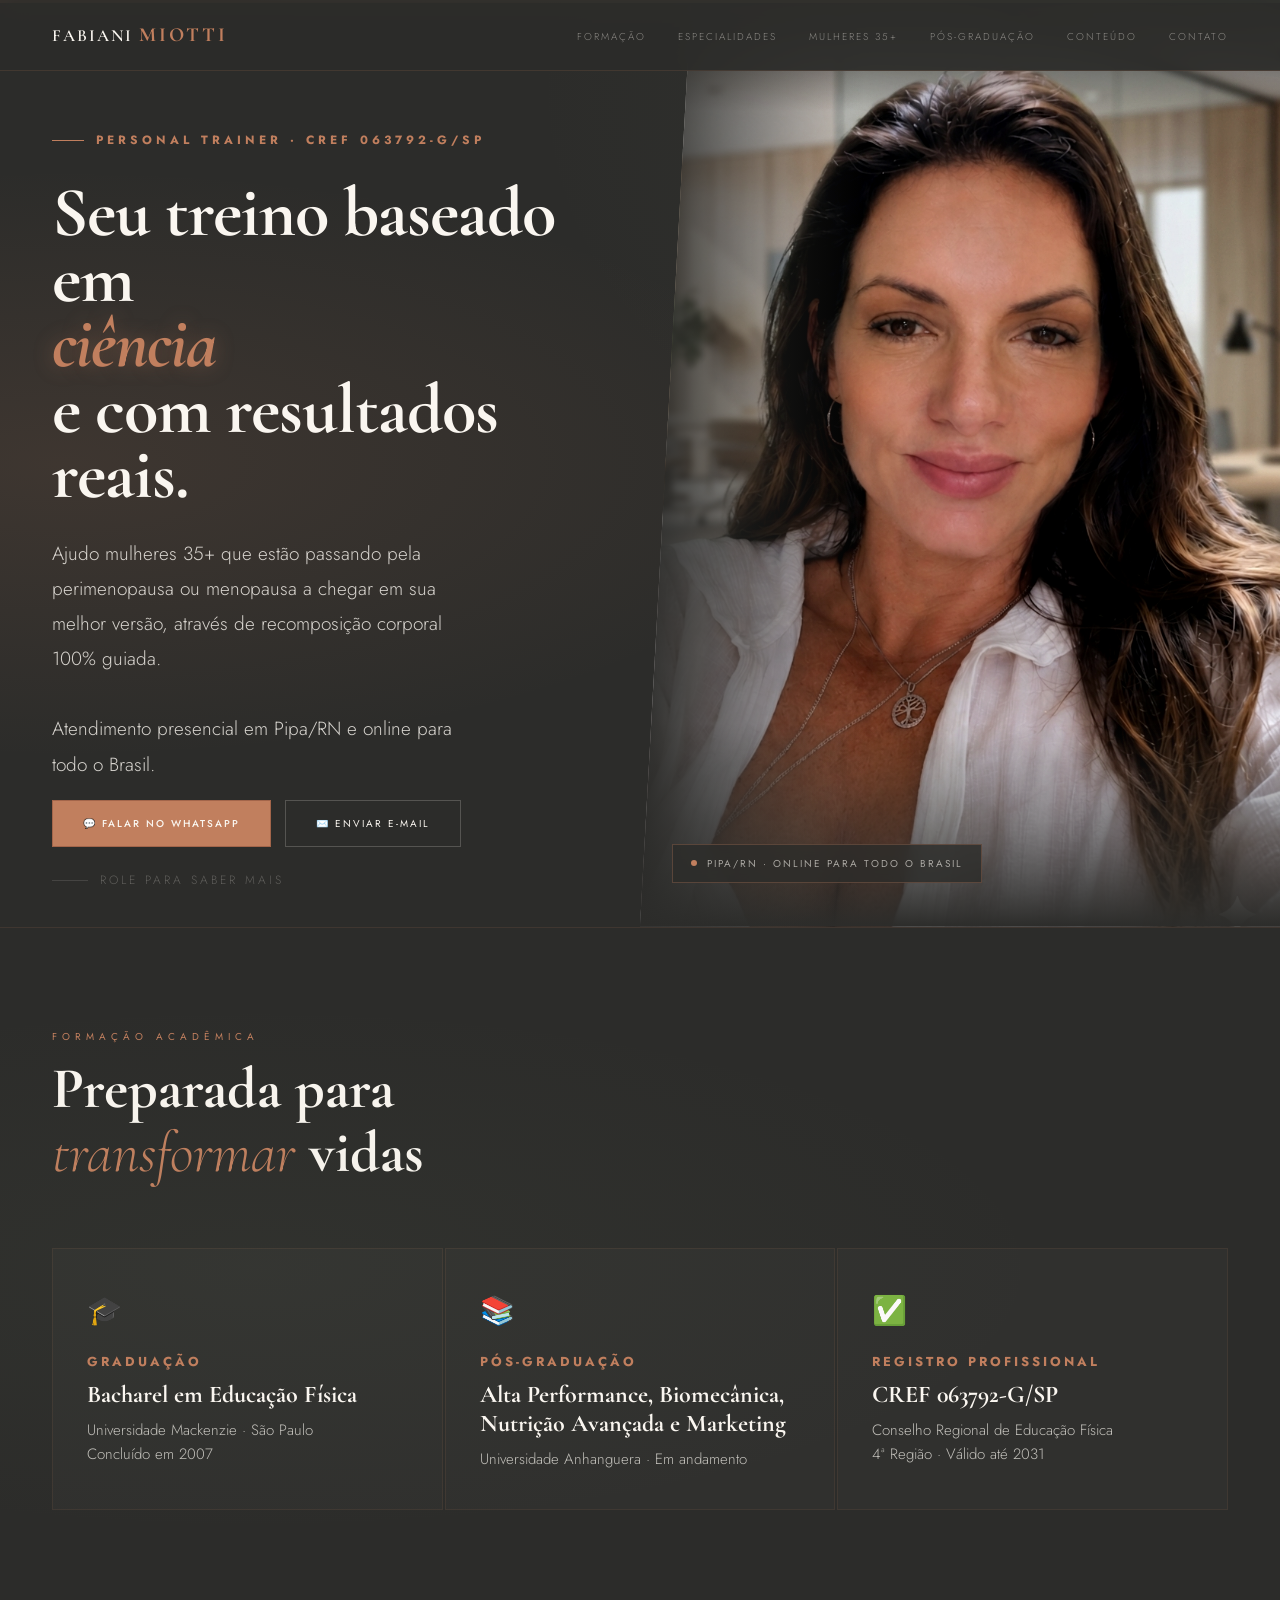
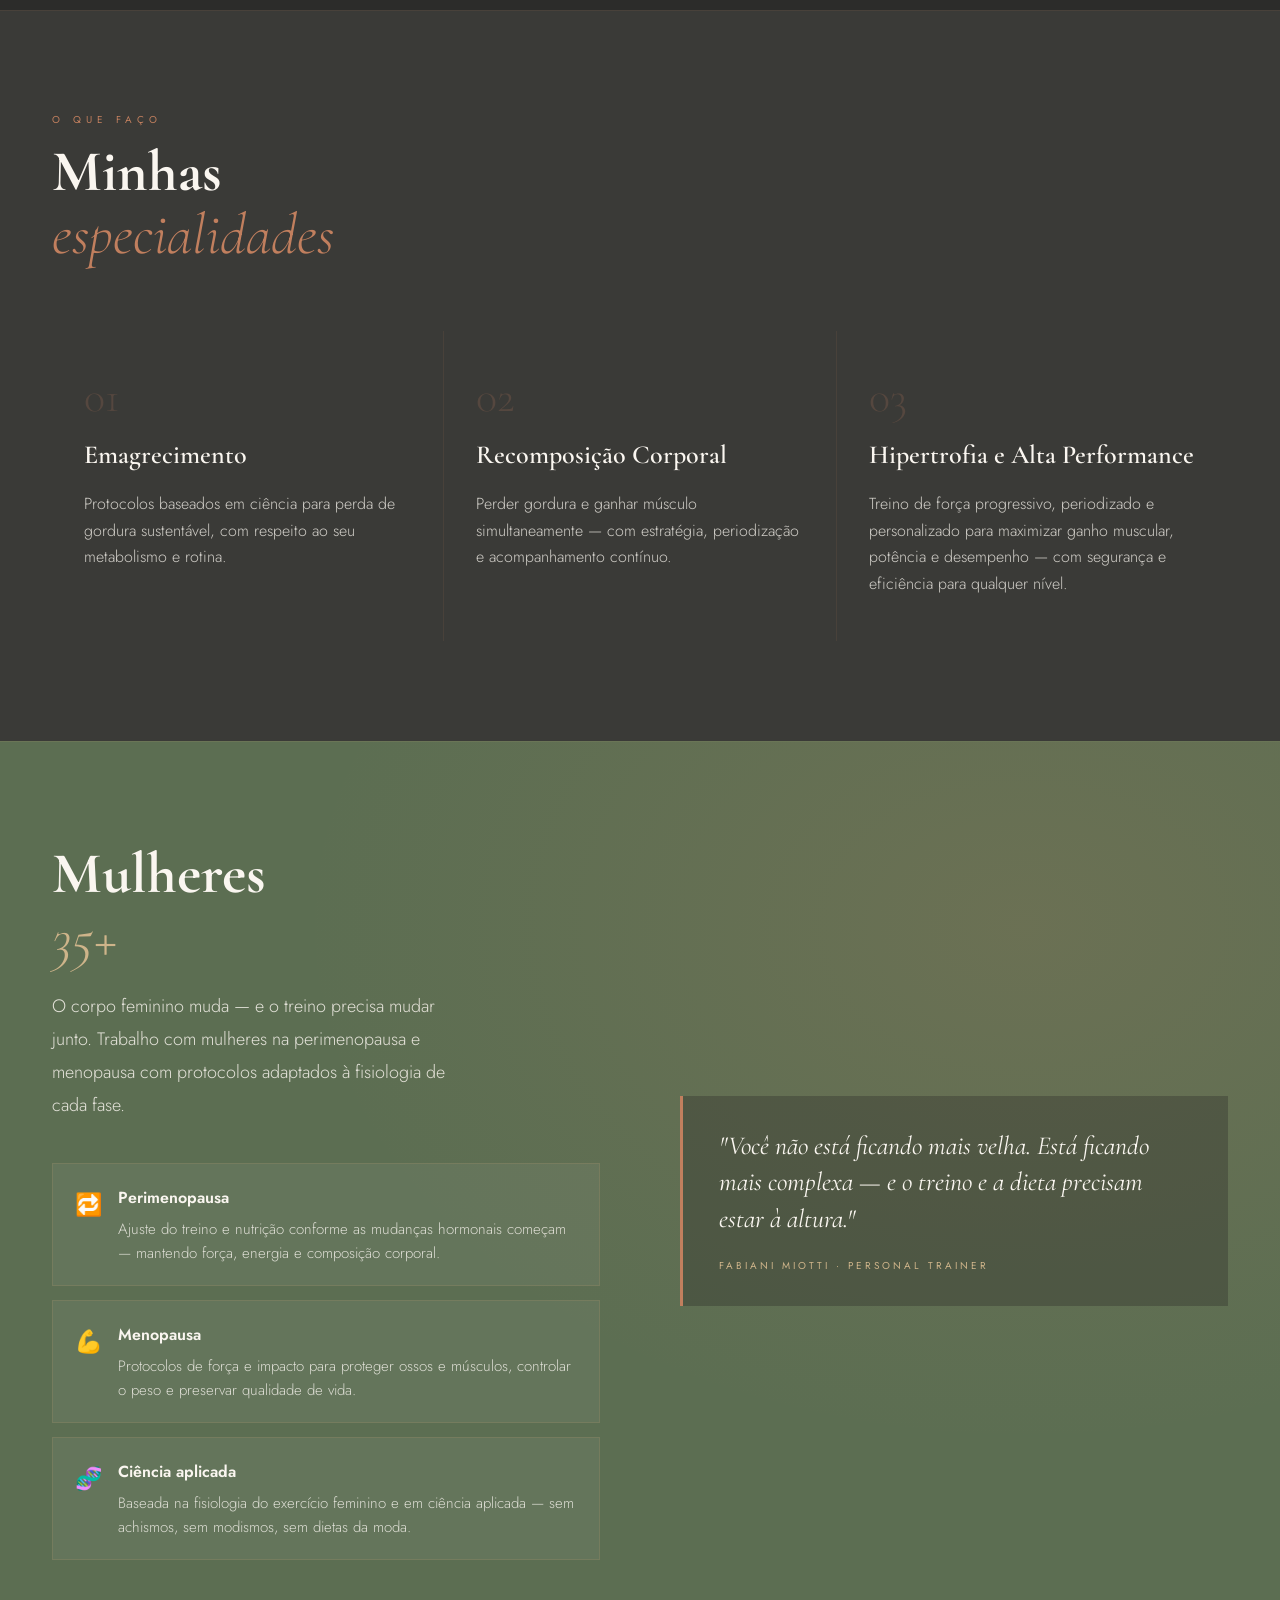
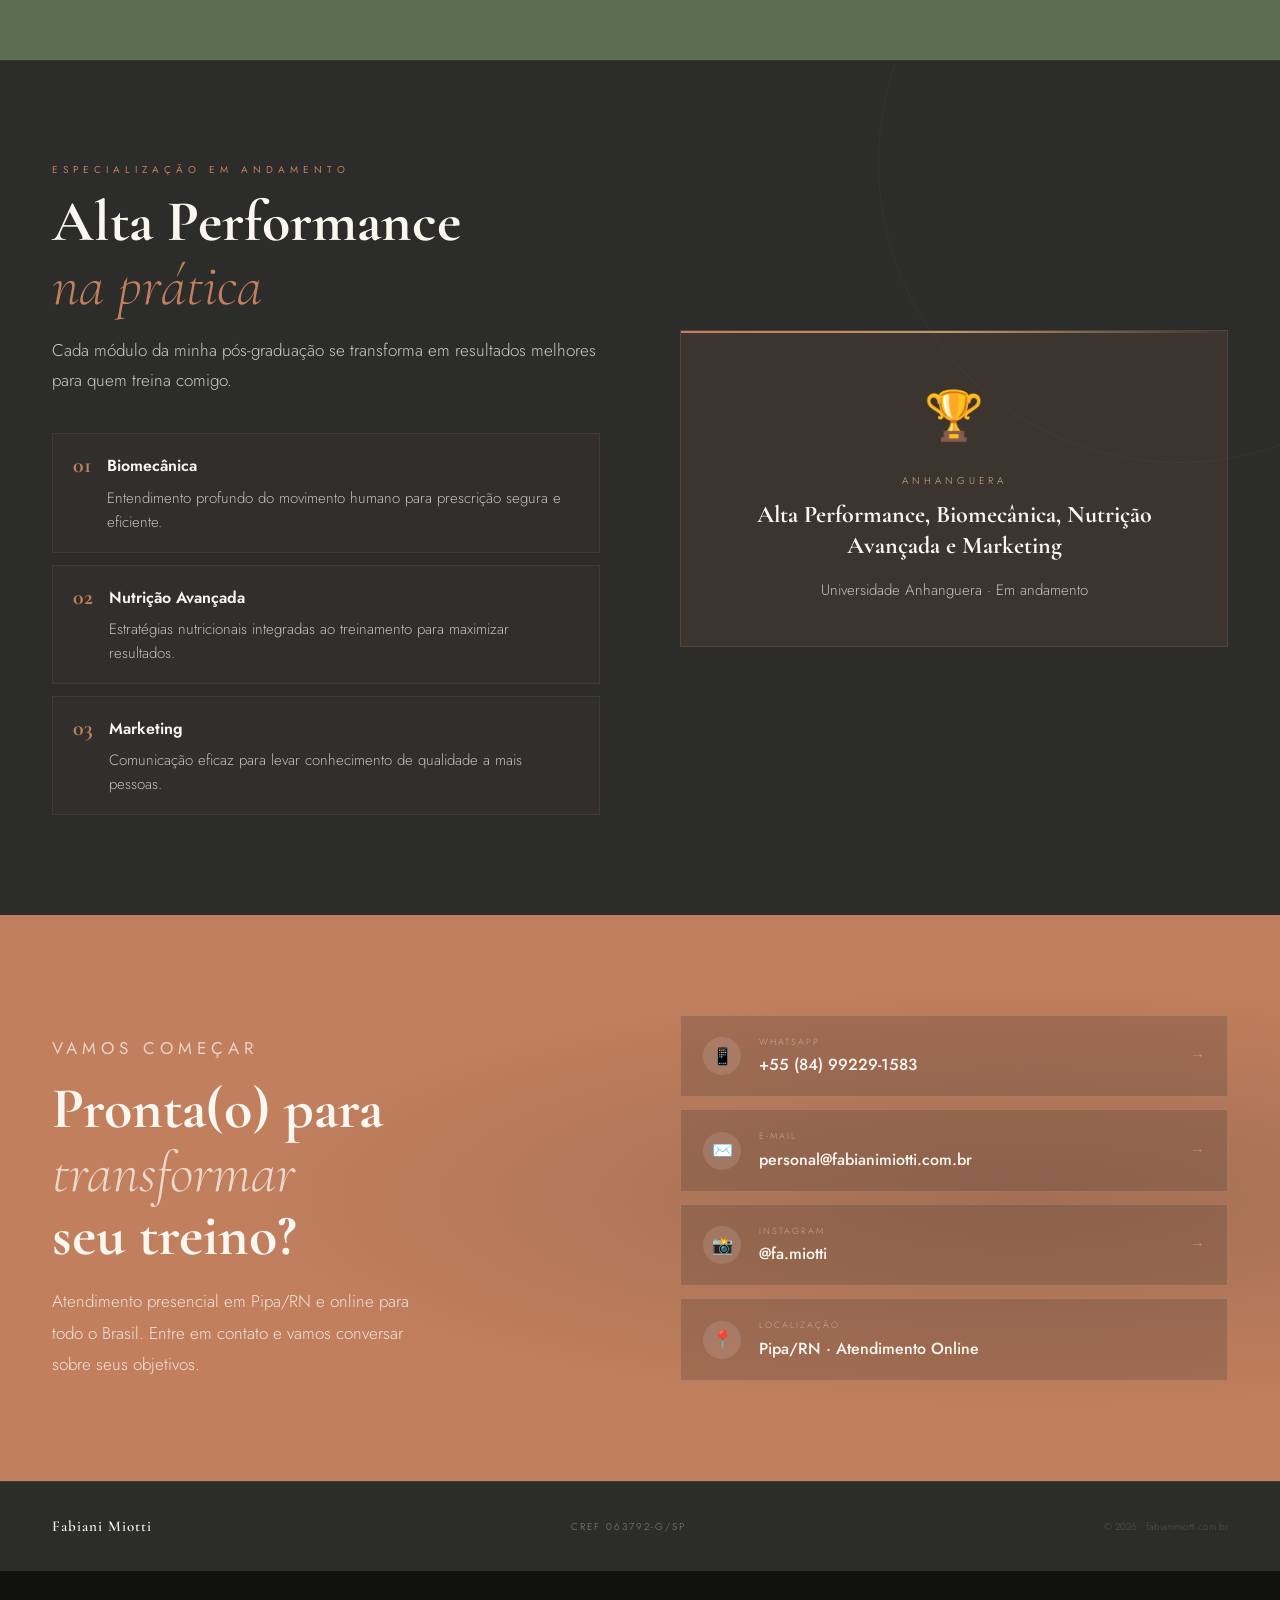
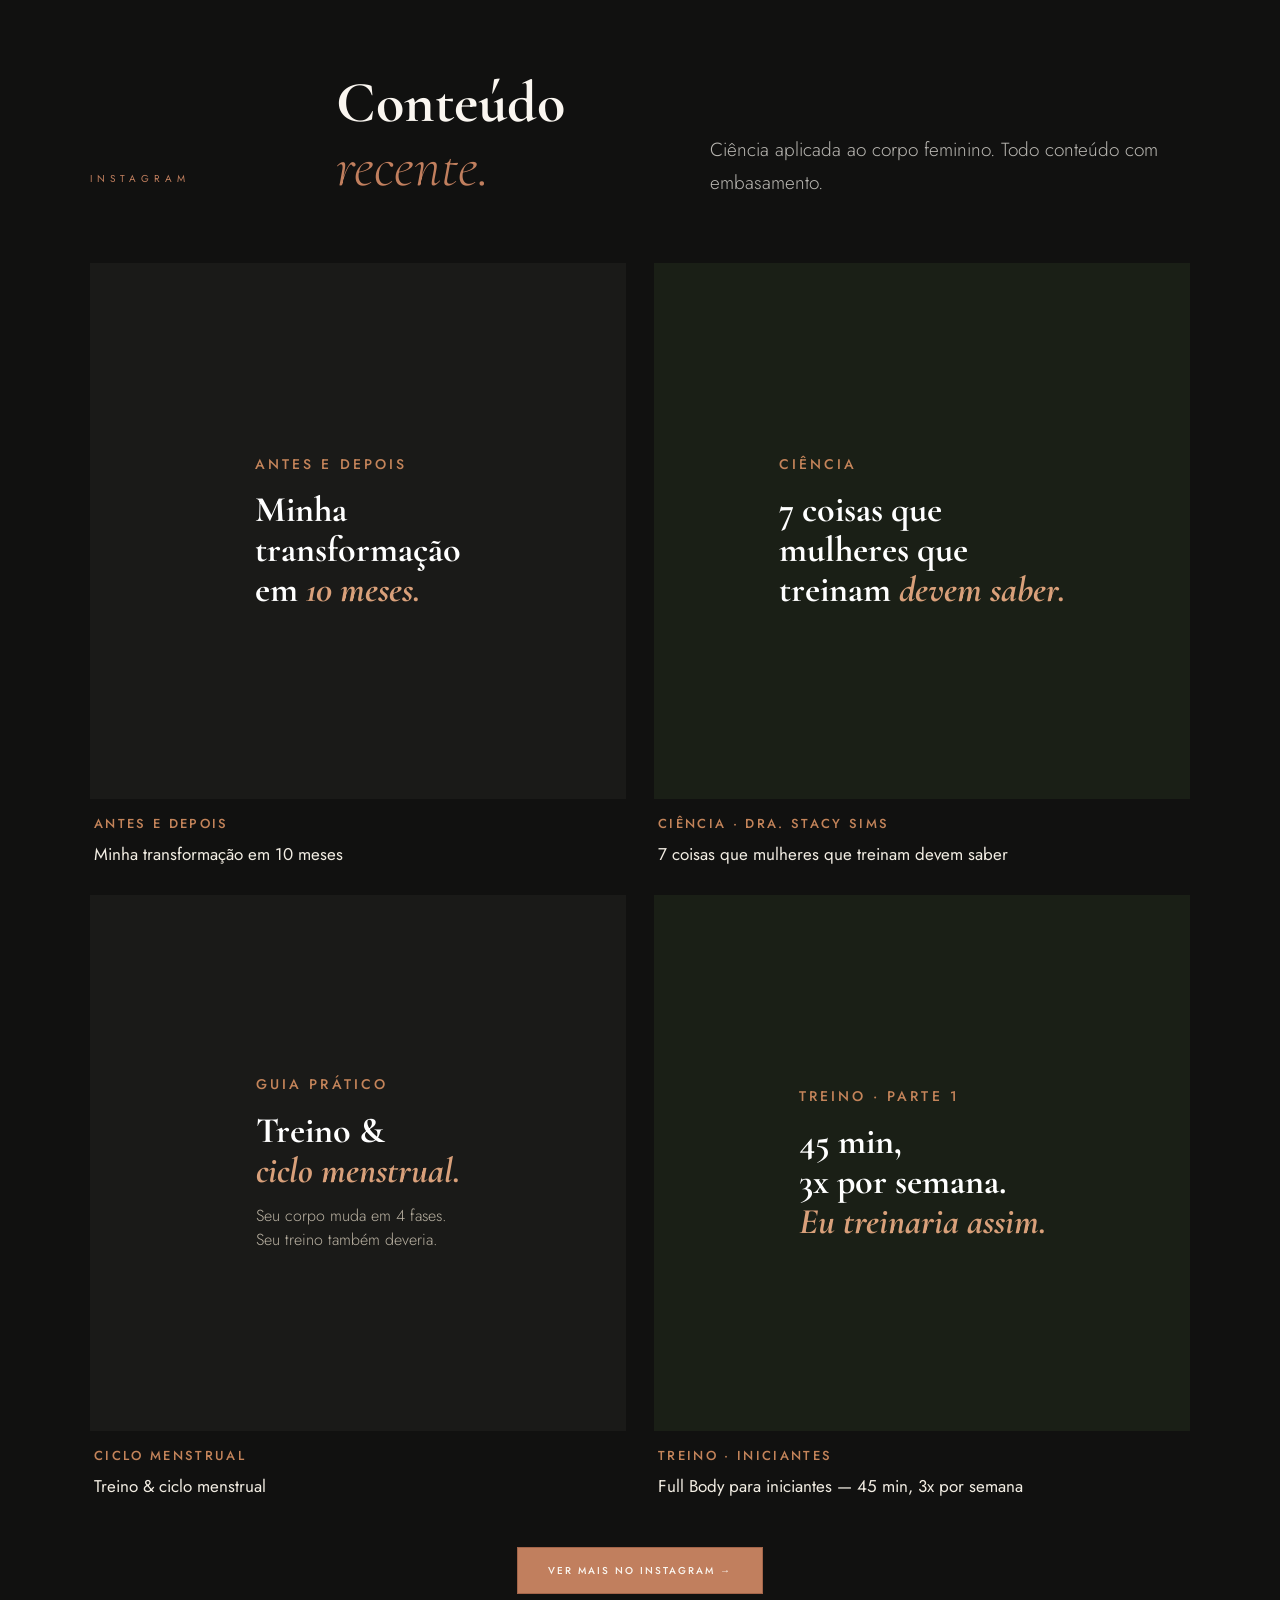
==== public/index.html @ 5e4ee148 "Remove tag 'Mulheres 35+' acima do título, mantém só o título grande Co-Authored-By: Claude Sonnet 4" ====
<!DOCTYPE html>
<html lang="pt-BR">
<head>
<meta charset="UTF-8">
<meta name="viewport" content="width=device-width, initial-scale=1.0">
<title>Fabiani Miotti · Personal Trainer</title>
<link href="https://fonts.googleapis.com/css2?family=Cormorant+Garamond:ital,wght@0,300;0,400;0,600;0,700;1,300;1,400;1,600&family=Jost:wght@200;300;400;500;600&display=swap" rel="stylesheet">
<style>
  :root {
    --offwhite:       #FAF6F0;
    --offwhite-dark:  #F0E9DF;
    --terracota:      #C17F5E;
    --terracota-light:#D4967A;
    --terracota-dark: #A3654A;
    --sage:           #7A8C6E;
    --sage-light:     #9BAD8C;
    --sage-dark:      #5C6E52;
    --charcoal:       #2C2C2A;
    --charcoal-mid:   #3A3A37;
    --charcoal-light: #4A4A47;
    --gold:           #B8986A;
    --gold-light:     #CEB48A;
  }

  * { margin:0; padding:0; box-sizing:border-box; }
  html { scroll-behavior:smooth; }
  body {
    background: var(--charcoal);
    color: var(--offwhite);
    font-family: 'Jost', sans-serif;
    font-weight: 300;
    line-height: 1.7;
    overflow-x: hidden;
  }

  /* ── NAV ── */
  nav {
    position: fixed; top:0; left:0; right:0; z-index:100;
    padding: 18px 52px;
    display: flex; justify-content: space-between; align-items: center;
    background: rgba(44,44,42,0.92);
    backdrop-filter: blur(14px);
    border-bottom: 1px solid rgba(193,127,94,0.15);
  }
  .nav-brand {
    font-family: 'Cormorant Garamond', serif;
    font-size: 17px; font-weight: 600;
    letter-spacing: 2px; color: var(--offwhite);
    text-decoration: none; text-transform: uppercase;
  }
  .nav-brand span { color: var(--terracota); font-size: 20px; font-weight: 800; letter-spacing: 3px; }
  .nav-links { display:flex; gap:32px; list-style:none; }
  .nav-links a {
    font-size: 10px; letter-spacing: 2px; text-transform: uppercase;
    color: rgba(250,246,240,0.45); text-decoration: none; transition: color 0.3s;
  }
  .nav-links a:hover { color: var(--terracota); }

  /* ── HERO ── */
  .hero {
    min-height: 100vh;
    display: grid;
    grid-template-columns: 1fr 1fr;
    align-items: stretch;
    position: relative; overflow: hidden;
    background: var(--charcoal);
  }
  .hero-bg {
    position: absolute; inset: 0; pointer-events: none;
    background:
      radial-gradient(ellipse at 5% 50%, rgba(193,127,94,0.12) 0%, transparent 45%),
      radial-gradient(ellipse at 95% 10%, rgba(122,140,110,0.08) 0%, transparent 40%);
  }
  .hero-top-bar {
    position: absolute; top:0; left:0; right:0; height:3px; z-index:5;
    background: linear-gradient(to right, var(--terracota), var(--gold), var(--sage));
  }

  /* left col */
  .hero-content {
    position: relative; z-index:2;
    display: flex; flex-direction: column; justify-content: center;
    padding: 130px 52px 80px 52px;
  }
  .hero-eyebrow {
    display: flex; align-items: center; gap:12px; margin-bottom:30px;
  }
  .hero-eyebrow-line { width:32px; height:1px; background: var(--terracota); }
  .hero-eyebrow-text {
    font-size:12px; letter-spacing:4px; text-transform:uppercase;
    color: var(--terracota); font-weight:700;
  }
  .hero h1 {
    font-family: 'Cormorant Garamond', serif;
    font-size: clamp(48px,5.5vw,80px);
    font-weight:700; line-height:0.93;
    color: var(--offwhite); letter-spacing:-1px; margin-bottom:28px;
  }
  .hero h1 em {
    font-style:italic; font-weight:700;
    color: var(--terracota); display:block;
    text-shadow: 0 0 20px rgba(193,127,94,0.4);
  }
  .hero-desc {
    font-size:19px; color:rgba(250,246,240,0.82);
    max-width:400px; line-height:1.85; margin-bottom:18px; font-weight:300;
  }
  /* tag de especialidade 40+ */
  .hero-specialty {
    display: inline-flex; align-items: center; gap:10px;
    padding: 10px 18px;
    border: 1px solid rgba(193,127,94,0.35);
    background: rgba(193,127,94,0.08);
    margin-bottom:40px; align-self:flex-start;
  }
  .hero-specialty-dot {
    width:5px; height:5px; border-radius:50%; background:var(--terracota); flex-shrink:0;
  }
  .hero-specialty-text {
    font-size:10px; letter-spacing:2px; text-transform:uppercase;
    color: var(--terracota-light); font-weight:400;
  }
  .hero-ctas { display:flex; gap:14px; flex-wrap:wrap; }
  .btn-primary {
    display:inline-flex; align-items:center; gap:10px;
    padding:14px 30px; background:var(--terracota); color:var(--offwhite);
    text-decoration:none; font-size:10px; letter-spacing:2px;
    text-transform:uppercase; font-weight:500;
    border:1px solid var(--terracota-dark); transition:all 0.3s;
  }
  .btn-primary:hover { background:var(--terracota-dark); transform:translateY(-1px); }
  .btn-secondary {
    display:inline-flex; align-items:center; gap:10px;
    padding:14px 30px; background:transparent; color:var(--offwhite);
    text-decoration:none; font-size:10px; letter-spacing:2px;
    text-transform:uppercase; font-weight:400;
    border:1px solid rgba(250,246,240,0.2); transition:all 0.3s;
  }
  .btn-secondary:hover { border-color:var(--sage); color:var(--sage-light); }

  /* right col — FOTO */
  .hero-photo-col {
    position:relative; overflow:hidden;
    display:flex; align-items:flex-end;
  }
  .hero-photo-wrap {
    position:absolute; inset:0;
    clip-path: polygon(8% 0%, 100% 0%, 100% 100%, 0% 100%);
  }
  .hero-photo-wrap::after {
    content:''; position:absolute; inset:0;
    background:
      linear-gradient(to right, var(--charcoal) 0%, transparent 35%),
      linear-gradient(to top, var(--charcoal) 0%, transparent 22%),
      linear-gradient(to bottom, var(--charcoal) 0%, transparent 12%);
  }
  .hero-photo-wrap img {
    width:100%; height:100%;
    object-fit:cover; object-position:center 15%;
    display:block; filter:contrast(1.04) saturate(0.88);
  }
  .hero-photo-badge {
    position:absolute; bottom:44px; left:32px; z-index:3;
    display:flex; align-items:center; gap:10px;
    padding:10px 18px;
    background:rgba(44,44,42,0.82);
    backdrop-filter:blur(8px);
    border:1px solid rgba(193,127,94,0.3);
  }
  .hero-badge-dot {
    width:6px; height:6px; border-radius:50%; background:var(--terracota); flex-shrink:0;
    animation: pulse 2s ease-in-out infinite;
  }
  @keyframes pulse { 0%,100%{opacity:1;transform:scale(1);} 50%{opacity:0.4;transform:scale(0.7);} }
  .hero-badge-text {
    font-size:10px; letter-spacing:2px; text-transform:uppercase;
    color:rgba(250,246,240,0.6); font-weight:400;
  }
  .hero-scroll {
    position:absolute; bottom:36px; left:52px; z-index:3;
    display:flex; align-items:center; gap:12px;
    font-size:12px; letter-spacing:3px; text-transform:uppercase;
    color:rgba(250,246,240,0.25);
  }
  .scroll-line {
    width:36px; height:1px; background:rgba(250,246,240,0.12);
    position:relative; overflow:hidden;
  }
  .scroll-line::after {
    content:''; position:absolute; top:0; left:-100%;
    width:100%; height:100%; background:var(--terracota);
    animation: scrollLine 2.2s ease-in-out infinite;
  }
  @keyframes scrollLine { to { left:100%; } }

  /* ── SEÇÕES — comuns ── */
  .section-tag {
    font-size:10px; letter-spacing:5px; text-transform:uppercase;
    color:var(--terracota); margin-bottom:12px; font-weight:400;
  }
  .section-title {
    font-family:'Cormorant Garamond', serif;
    font-size:clamp(36px,5vw,58px); font-weight:700; line-height:1.1;
    color:var(--offwhite);
  }
  .section-title em { font-style:italic; color:var(--terracota); font-weight:300; }

  /* ── CREDENCIAIS ── */
  .credentials {
    padding:100px 52px;
    border-top:1px solid rgba(193,127,94,0.12);
    background:var(--charcoal); position:relative;
  }
  .credentials::before {
    content:''; position:absolute; inset:0;
    background:radial-gradient(ellipse at 20% 50%, rgba(122,140,110,0.06) 0%, transparent 55%);
    pointer-events:none;
  }
  .section-header {
    display:flex; align-items:flex-end; justify-content:space-between;
    margin-bottom:64px; flex-wrap:wrap; gap:24px;
  }
  .creds-grid {
    display:grid; grid-template-columns:repeat(auto-fit,minmax(260px,1fr)); gap:2px;
  }
  .cred-card {
    padding:38px 34px;
    background:rgba(250,246,240,0.02);
    border:1px solid rgba(193,127,94,0.1);
    position:relative; overflow:hidden; transition:background 0.3s;
  }
  .cred-card::before {
    content:''; position:absolute; top:0; left:0; width:100%; height:2px;
    background:linear-gradient(to right, var(--terracota), transparent);
    transform:scaleX(0); transform-origin:left; transition:transform 0.4s;
  }
  .cred-card:hover { background:rgba(193,127,94,0.05); }
  .cred-card:hover::before { transform:scaleX(1); }
  .cred-icon { font-size:28px; margin-bottom:16px; }
  .cred-label {
    font-size:13px; letter-spacing:3px; text-transform:uppercase;
    color:var(--terracota); margin-bottom:8px; font-weight:700;
  }
  .cred-title {
    font-family:'Cormorant Garamond', serif;
    font-size:24px; font-weight:700; margin-bottom:8px;
    line-height:1.2; color:var(--offwhite);
  }
  .cred-sub { font-size:15px; color:rgba(250,246,240,0.72); line-height:1.6; }

  /* ── ESPECIALIDADES ── */
  .specialties {
    padding:100px 52px;
    background:var(--charcoal-mid);
    border-top:1px solid rgba(193,127,94,0.1);
  }
  .spec-grid {
    display:grid; grid-template-columns:repeat(3,1fr);
    gap:1px; background:rgba(193,127,94,0.1); margin-top:64px;
  }
  .spec-item {
    background:var(--charcoal-mid); padding:44px 32px;
    display:flex; flex-direction:column; gap:14px; transition:background 0.3s;
  }
  .spec-item:hover { background:rgba(193,127,94,0.06); }
  .spec-num {
    font-family:'Cormorant Garamond', serif; font-size:44px; font-weight:300;
    color:rgba(193,127,94,0.2); line-height:1;
  }
  .spec-title {
    font-family:'Cormorant Garamond', serif;
    font-size:26px; font-weight:600; color:var(--offwhite);
  }
  .spec-desc { font-size:16px; color:rgba(250,246,240,0.78); line-height:1.65; }

  /* ── MULHERES 40+ ── */
  .mulheres40 {
    padding:100px 52px;
    background: var(--sage-dark);
    border-top:1px solid rgba(184,152,106,0.15);
    position:relative; overflow:hidden;
  }
  .mulheres40::before {
    content:''; position:absolute; inset:0;
    background:radial-gradient(ellipse at 80% 20%, rgba(193,127,94,0.15) 0%, transparent 50%);
    pointer-events:none;
  }
  .m40-inner {
    display:grid; grid-template-columns:1fr 1fr; gap:80px; align-items:center;
  }
  .m40-text .section-tag { color:var(--gold-light); }
  .m40-text .section-title { color:var(--offwhite); }
  .m40-text .section-title em { color:var(--gold-light); }
  .m40-lead {
    font-size:18px; color:rgba(250,246,240,0.85);
    line-height:1.85; margin-top:20px; max-width:420px; font-weight:300;
  }
  .m40-cards {
    display:flex; flex-direction:column; gap:14px; margin-top:40px;
  }
  .m40-card {
    display:flex; align-items:flex-start; gap:16px;
    padding:20px 22px;
    background:rgba(250,246,240,0.05);
    border:1px solid rgba(184,152,106,0.2);
    transition:border-color 0.3s;
  }
  .m40-card:hover { border-color:rgba(184,152,106,0.45); }
  .m40-card-icon { font-size:22px; flex-shrink:0; margin-top:2px; }
  .m40-card-title { font-size:16px; font-weight:600; color:var(--offwhite); margin-bottom:6px; }
  .m40-card-desc { font-size:15px; color:rgba(250,246,240,0.8); line-height:1.6; }
  /* quote box */
  .m40-quote {
    background:rgba(44,44,42,0.35);
    border-left:3px solid var(--terracota);
    padding:32px 36px;
    position:relative;
  }
  .m40-quote-text {
    font-family:'Cormorant Garamond', serif;
    font-size:26px; font-weight:400; font-style:italic;
    color:var(--offwhite); line-height:1.4; margin-bottom:20px;
  }
  .m40-quote-author {
    font-size:10px; letter-spacing:3px; text-transform:uppercase;
    color:var(--gold-light); font-weight:400;
  }
  .m40-badge-row {
    display:flex; gap:12px; flex-wrap:wrap; margin-top:28px;
  }
  .m40-badge {
    padding:8px 16px;
    border:1px solid rgba(184,152,106,0.3);
    font-size:10px; letter-spacing:2px; text-transform:uppercase;
    color:var(--gold-light); font-weight:400;
  }

  /* ── PÓS-GRADUAÇÃO ── */
  .posgrad {
    padding:100px 52px;
    border-top:1px solid rgba(193,127,94,0.1);
    background:var(--charcoal); position:relative; overflow:hidden;
  }
  .posgrad::before {
    content:''; position:absolute; right:-200px; top:-200px;
    width:600px; height:600px; border-radius:50%;
    border:1px solid rgba(184,152,106,0.06);
  }
  .posgrad-inner {
    display:grid; grid-template-columns:1fr 1fr; gap:80px; align-items:center;
  }
  .posgrad-emphases { display:grid; gap:12px; margin-top:38px; }
  .emphasis-item {
    display:flex; gap:16px; align-items:flex-start;
    padding:18px 20px;
    border:1px solid rgba(193,127,94,0.12);
    background:rgba(193,127,94,0.03); transition:border-color 0.3s;
  }
  .emphasis-item:hover { border-color:rgba(193,127,94,0.3); }
  .emphasis-num {
    font-family:'Cormorant Garamond', serif; font-size:22px; font-weight:700;
    color:var(--terracota); flex-shrink:0; line-height:1; margin-top:2px;
  }
  .emphasis-title { font-size:16px; font-weight:600; color:var(--offwhite); margin-bottom:6px; }
  .emphasis-desc { font-size:15px; color:rgba(250,246,240,0.72); line-height:1.6; }
  .posgrad-badge {
    background:rgba(193,127,94,0.1);
    border:1px solid rgba(193,127,94,0.2);
    padding:44px 38px; text-align:center; position:relative; overflow:hidden;
  }
  .posgrad-badge::before {
    content:''; position:absolute; top:0; left:0; right:0; height:2px;
    background:linear-gradient(to right, var(--terracota), var(--gold), transparent);
  }
  .badge-icon { font-size:48px; margin-bottom:16px; display:block; }
  .badge-inst {
    font-size:10px; letter-spacing:4px; text-transform:uppercase;
    color:var(--gold-light); margin-bottom:10px;
  }
  .badge-course {
    font-family:'Cormorant Garamond', serif; font-size:24px; font-weight:700;
    color:var(--offwhite); line-height:1.3; margin-bottom:16px;
  }
  .badge-detail { font-size:15px; color:rgba(250,246,240,0.72); line-height:1.6; }

  /* ── CONTATO ── */
  .contact {
    padding:100px 52px;
    background:var(--terracota); position:relative; overflow:hidden;
  }
  .contact::before {
    content:''; position:absolute; inset:0;
    background:radial-gradient(ellipse at 80% 50%, rgba(44,44,42,0.2) 0%, transparent 55%);
  }
  .contact-inner {
    position:relative; z-index:1;
    display:grid; grid-template-columns:1fr 1fr; gap:80px; align-items:center;
  }
  .contact-text .section-tag { color:rgba(250,246,240,0.7); }
  .contact-text .section-title { color:var(--offwhite); }
  .contact-text .section-title em { color:rgba(250,246,240,0.75); }
  .contact-text p {
    font-size:17px; color:rgba(250,246,240,0.85);
    line-height:1.85; margin-top:18px; max-width:380px;
  }
  .contact-links { display:grid; gap:12px; }
  .contact-link {
    display:flex; align-items:center; gap:18px;
    padding:18px 22px;
    background:rgba(44,44,42,0.2);
    border:1px solid rgba(250,246,240,0.15);
    text-decoration:none; transition:all 0.3s; color:var(--offwhite);
  }
  .contact-link:hover { background:rgba(44,44,42,0.35); border-color:rgba(250,246,240,0.3); transform:translateX(4px); }
  .contact-link-icon {
    width:38px; height:38px; border-radius:50%;
    background:rgba(250,246,240,0.12);
    display:flex; align-items:center; justify-content:center;
    font-size:17px; flex-shrink:0;
  }
  .contact-link-label {
    font-size:9px; letter-spacing:2px; text-transform:uppercase;
    color:rgba(250,246,240,0.45); margin-bottom:2px;
  }
  .contact-link-value { font-size:16px; font-weight:500; color:var(--offwhite); }
  .contact-link-arrow {
    margin-left:auto; font-size:15px;
    color:rgba(250,246,240,0.3); transition:transform 0.3s;
  }
  .contact-link:hover .contact-link-arrow { transform:translateX(4px); color:var(--offwhite); }

  /* ── FOOTER ── */
  footer {
    padding:32px 52px;
    border-top:1px solid rgba(193,127,94,0.12);
    background:var(--charcoal);
    display:flex; justify-content:space-between; align-items:center;
    flex-wrap:wrap; gap:16px;
  }
  .footer-brand {
    font-family:'Cormorant Garamond', serif; font-size:15px;
    color:var(--offwhite); font-weight:600; letter-spacing:1px;
  }
  .footer-cref { font-size:10px; color:var(--sage); letter-spacing:2px; text-transform:uppercase; }
  .footer-copy { font-size:10px; color:rgba(250,246,240,0.2); }

  /* ── ANIMATIONS ── */
  @keyframes fadeUp { from{opacity:0;transform:translateY(22px);} to{opacity:1;transform:translateY(0);} }
  .hero-content > * { animation:fadeUp 0.7s ease forwards; opacity:0; }
  .hero-eyebrow  { animation-delay:0.1s; }
  .hero h1       { animation-delay:0.25s; }
  .hero-desc     { animation-delay:0.38s; }
  .hero-specialty{ animation-delay:0.48s; }
  .hero-ctas     { animation-delay:0.56s; }

  /* ── RESPONSIVE ── */
  @media (max-width: 900px) {
    nav { padding:14px 24px; }
    .nav-links { display:none; }

    /* hero: stack com foto no topo */
    .hero {
      grid-template-columns: 1fr;
      grid-template-rows: 55vw auto;
      min-height: auto;
    }
    .hero-photo-col {
      order: -1;
      height: 55vw;
      min-height: 240px;
    }
    .hero-photo-wrap {
      clip-path: none;
      position: absolute; inset: 0;
    }
    .hero-photo-wrap::after {
      background:
        linear-gradient(to bottom, transparent 50%, var(--charcoal) 100%),
        linear-gradient(to top, transparent 70%, var(--charcoal) 100%);
    }
    .hero-photo-badge { bottom:16px; left:16px; }
    .hero-content {
      order: 1;
      padding: 32px 24px 60px;
    }
    .hero-scroll { display:none; }

    .credentials, .specialties, .mulheres40, .posgrad, .contact { padding:72px 24px; }
    .spec-grid { grid-template-columns:1fr; }
    .posgrad-inner { grid-template-columns:1fr; gap:48px; }
    .m40-inner { grid-template-columns:1fr; gap:48px; }
    .contact-inner { grid-template-columns:1fr; gap:48px; }
    footer { padding:28px 24px; flex-direction:column; text-align:center; }
  }
</style>
</head>
<body>

<nav>
  <a class="nav-brand" href="#">Fabiani <span>Miotti</span></a>
  <ul class="nav-links">
    <li><a href="#credenciais">Formação</a></li>
    <li><a href="#especialidades">Especialidades</a></li>
    <li><a href="#mulheres40">Mulheres 35+</a></li>
    <li><a href="#posgrad">Pós-graduação</a></li>
    <li><a href="#conteudo">Conteúdo</a></li><li><a href="#contato">Contato</a></li>
  </ul>
</nav>

<!-- HERO -->
<section class="hero">
  <div class="hero-bg"></div>
  <div class="hero-top-bar"></div>

  <div class="hero-content">
    <div class="hero-eyebrow">
      <div class="hero-eyebrow-line"></div>
      <span class="hero-eyebrow-text">Personal Trainer · CREF 063792-G/SP</span>
    </div>
    <h1>Seu treino baseado em <em>ciência</em> e com resultados reais.</h1>
    <p class="hero-desc">Ajudo mulheres 35+ que estão passando pela perimenopausa ou menopausa a chegar em sua melhor versão, através de recomposição corporal 100% guiada.<br><br>Atendimento presencial em Pipa/RN e online para todo o Brasil.</p>
    <div class="hero-ctas">
      <a href="https://wa.me/5584992291583" class="btn-primary" target="_blank">💬 Falar no WhatsApp</a>
      <a href="mailto:personal@fabianimiotti.com.br" class="btn-secondary">✉️ Enviar e-mail</a>
    </div>
  </div>

  <div class="hero-photo-col">
    <div class="hero-photo-wrap">
      <img src="[data-uri]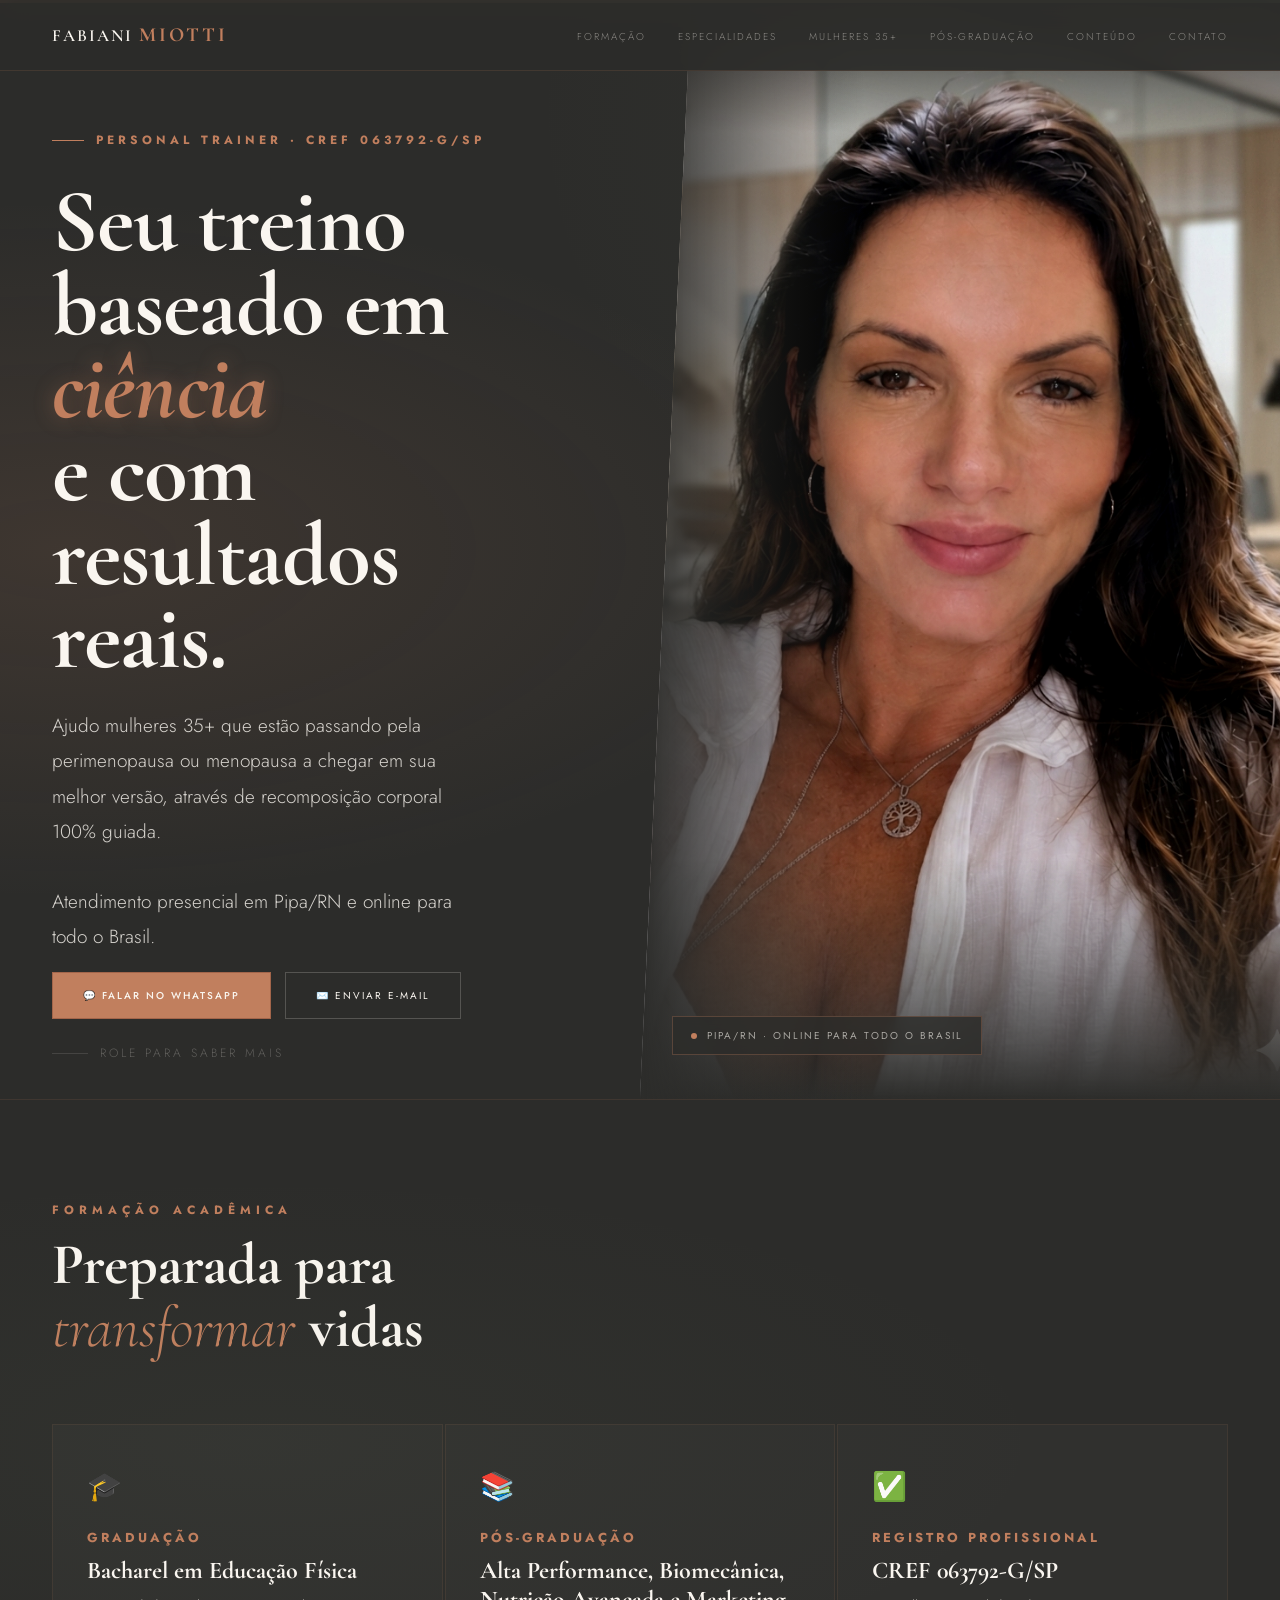
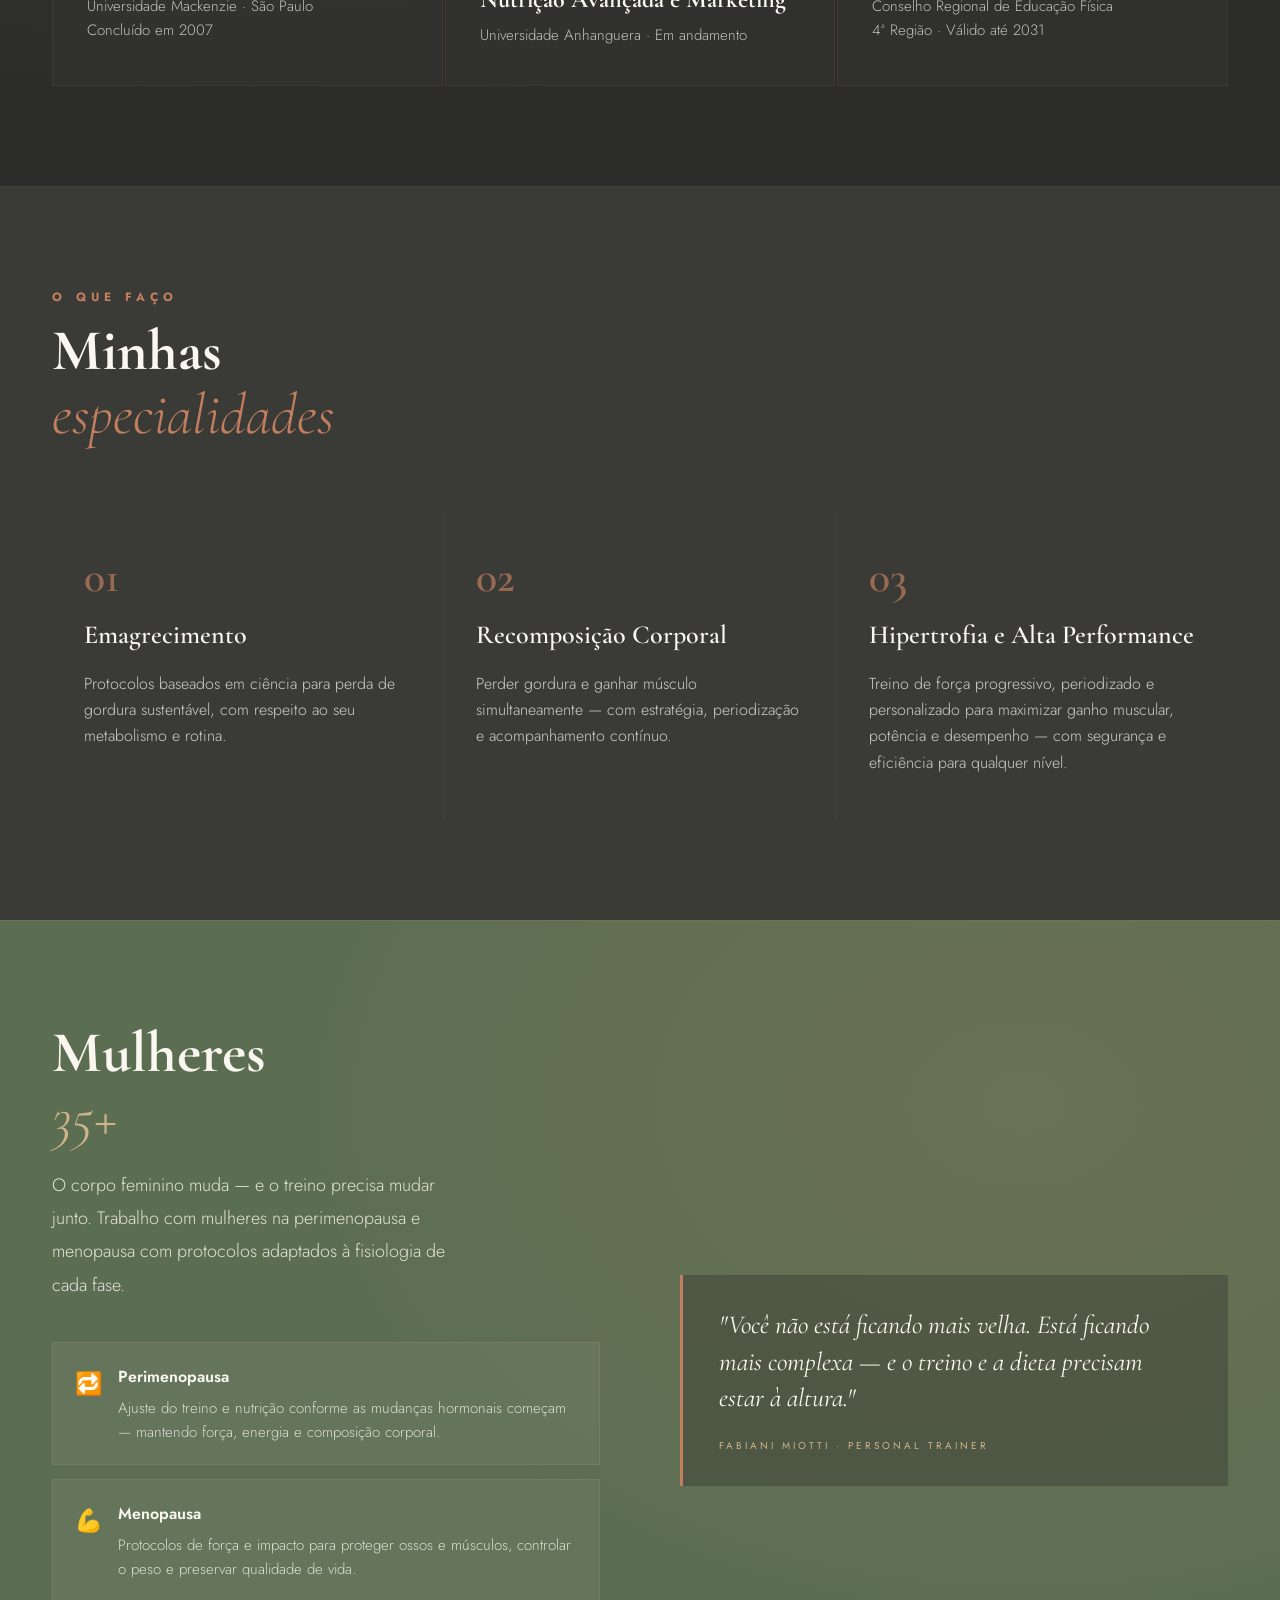
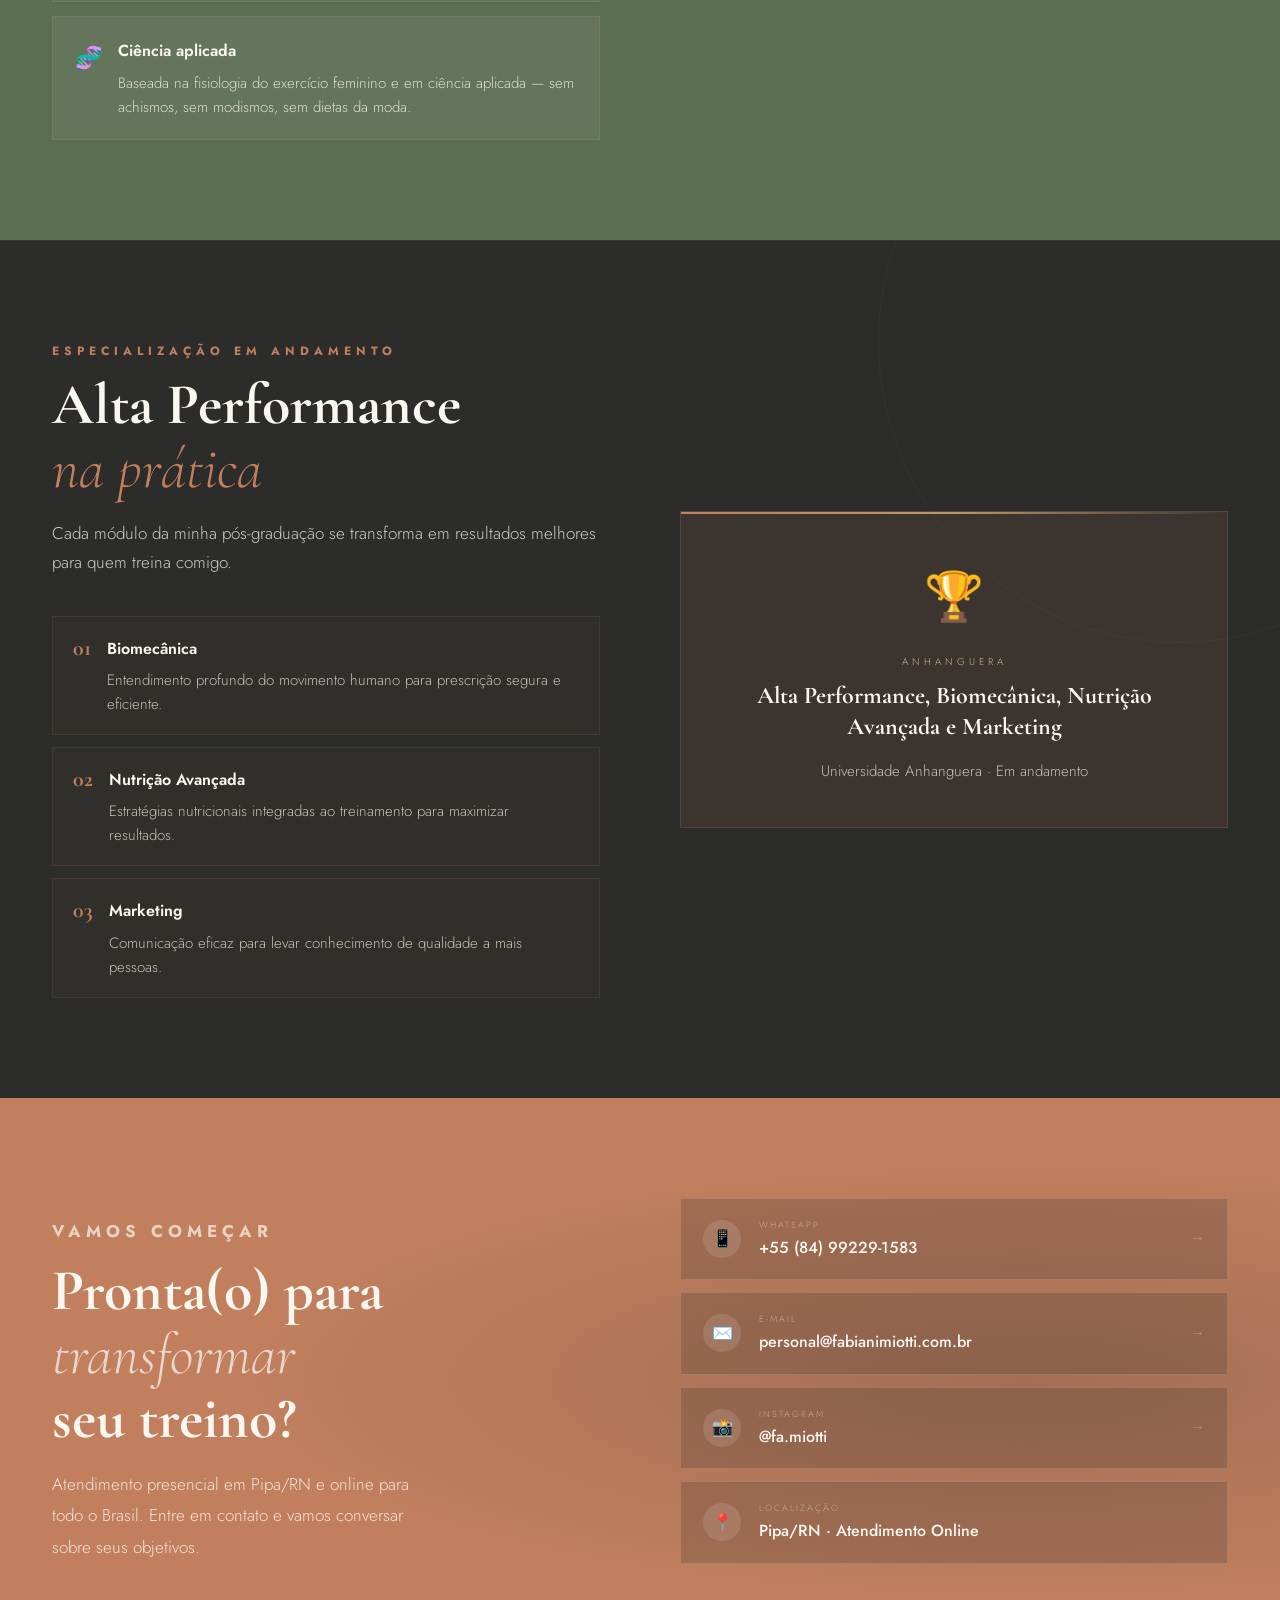
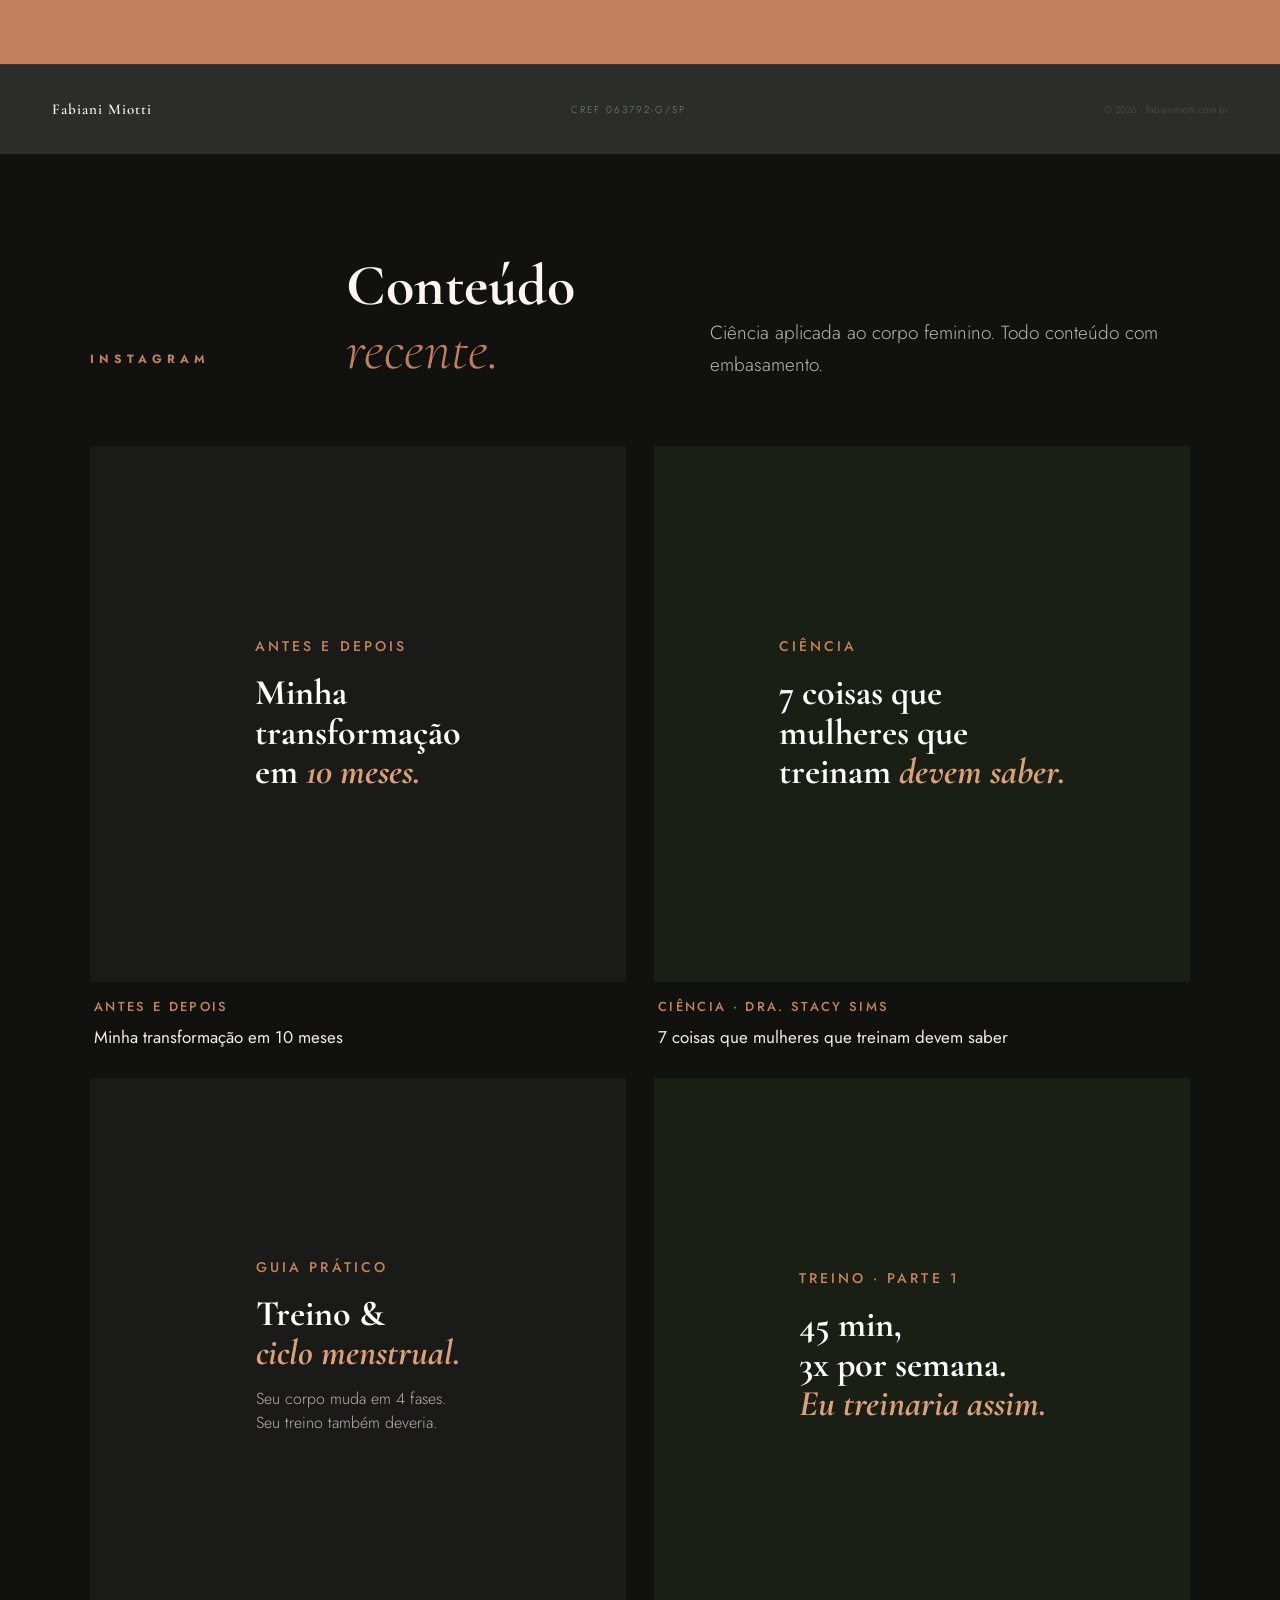
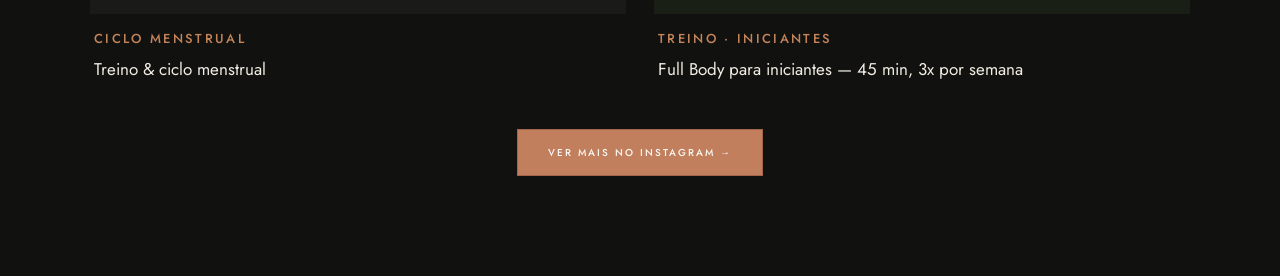
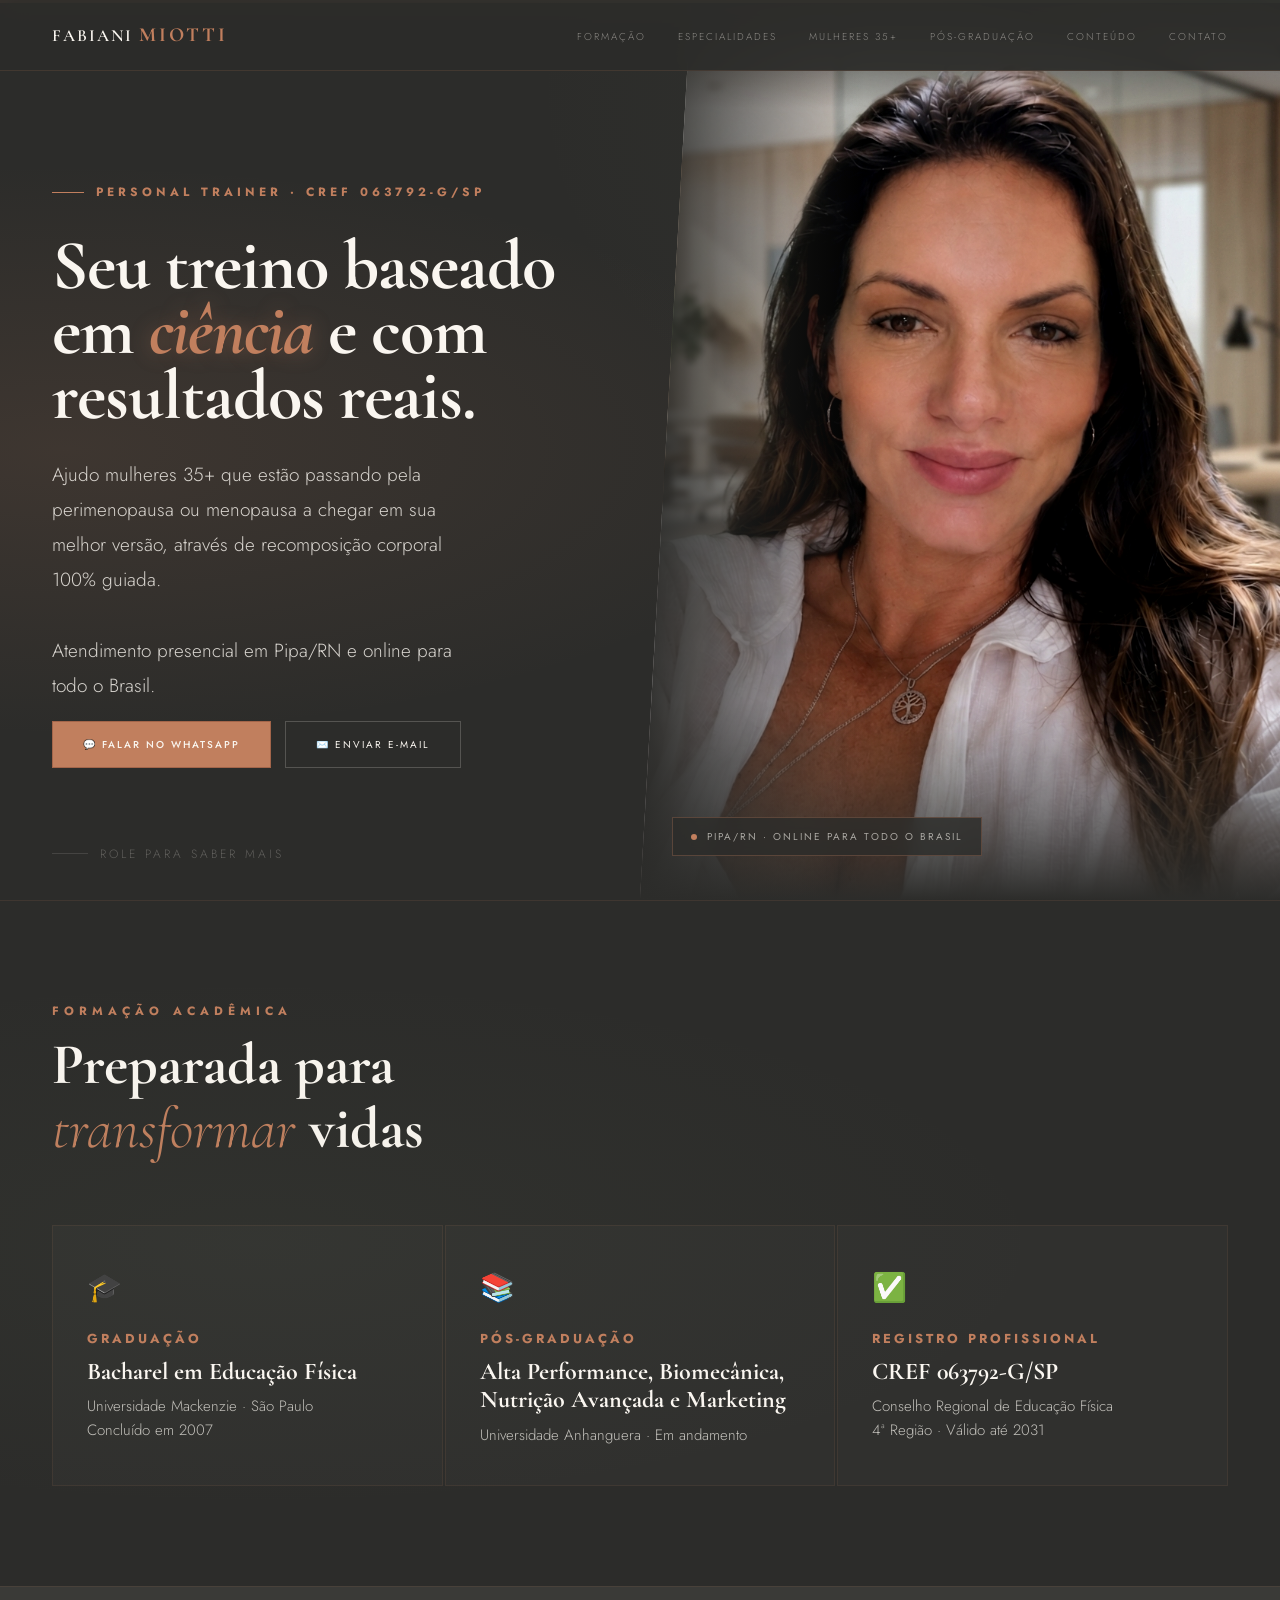
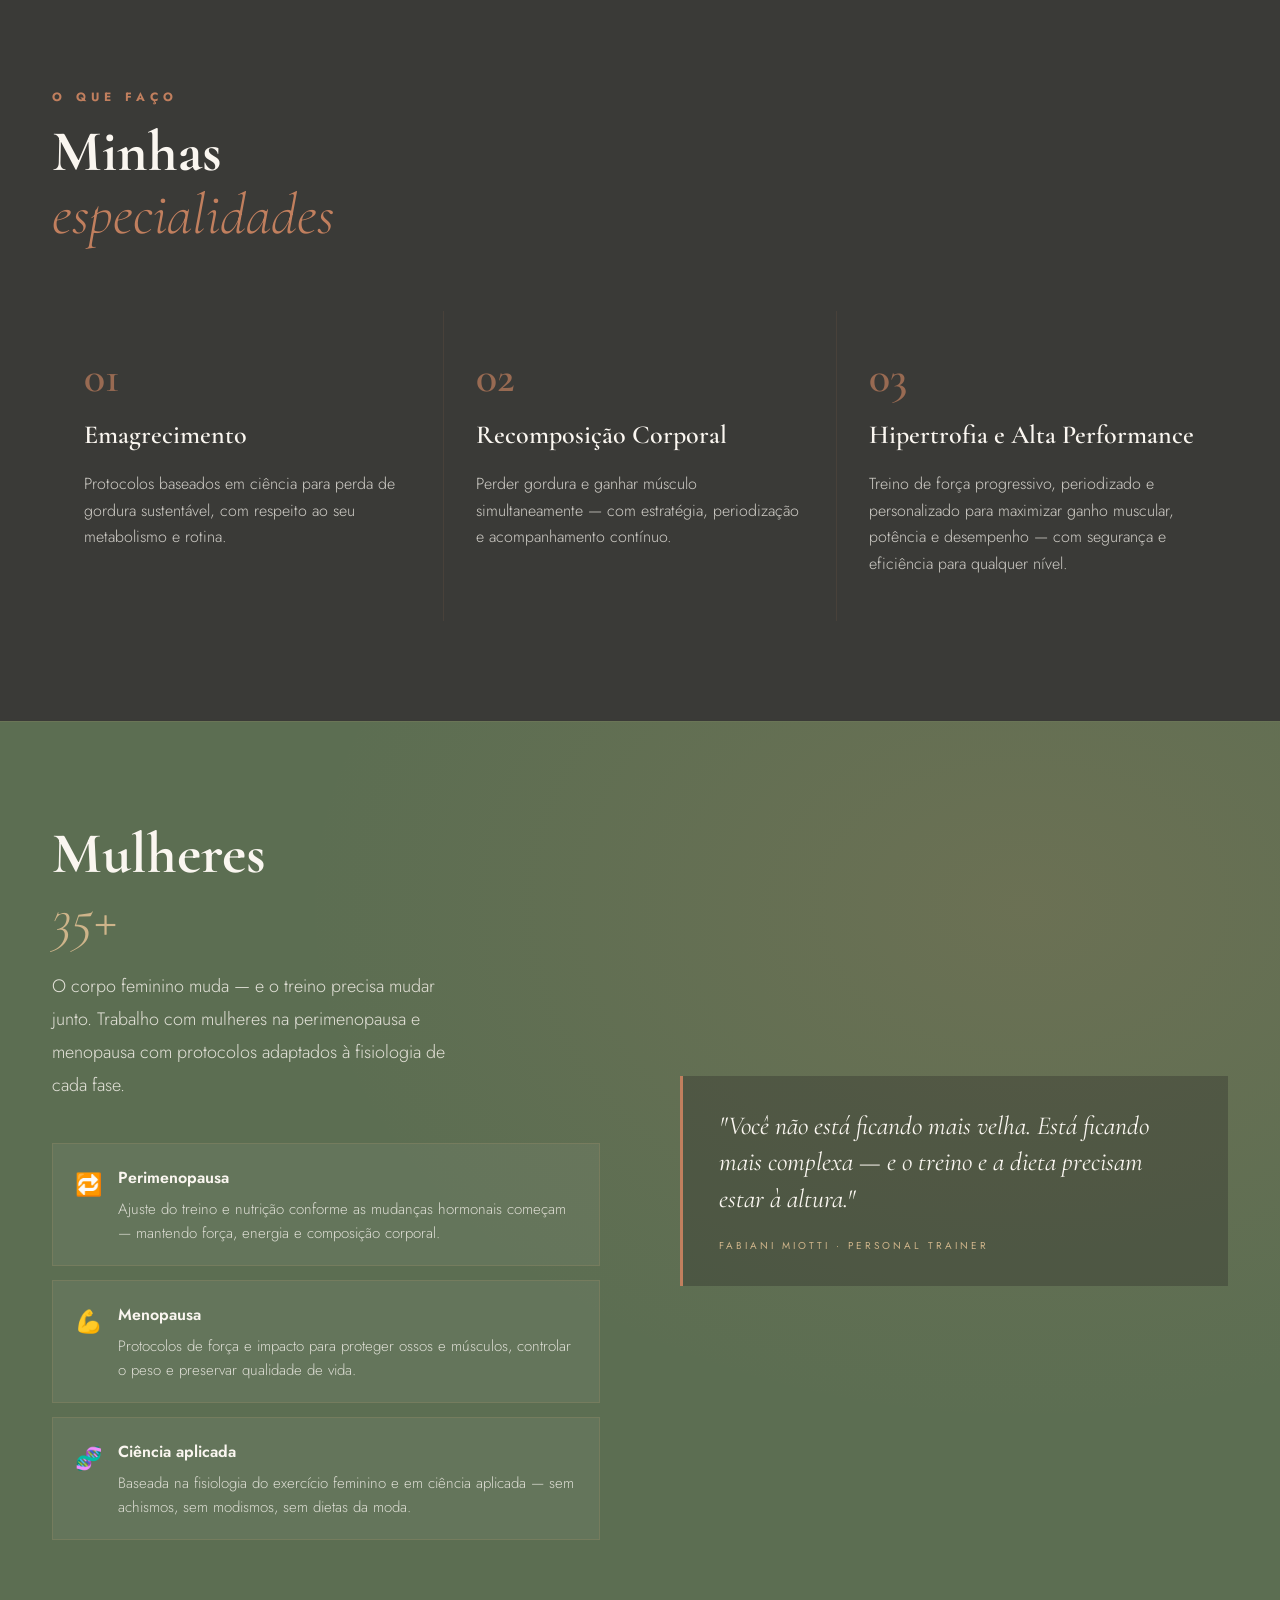
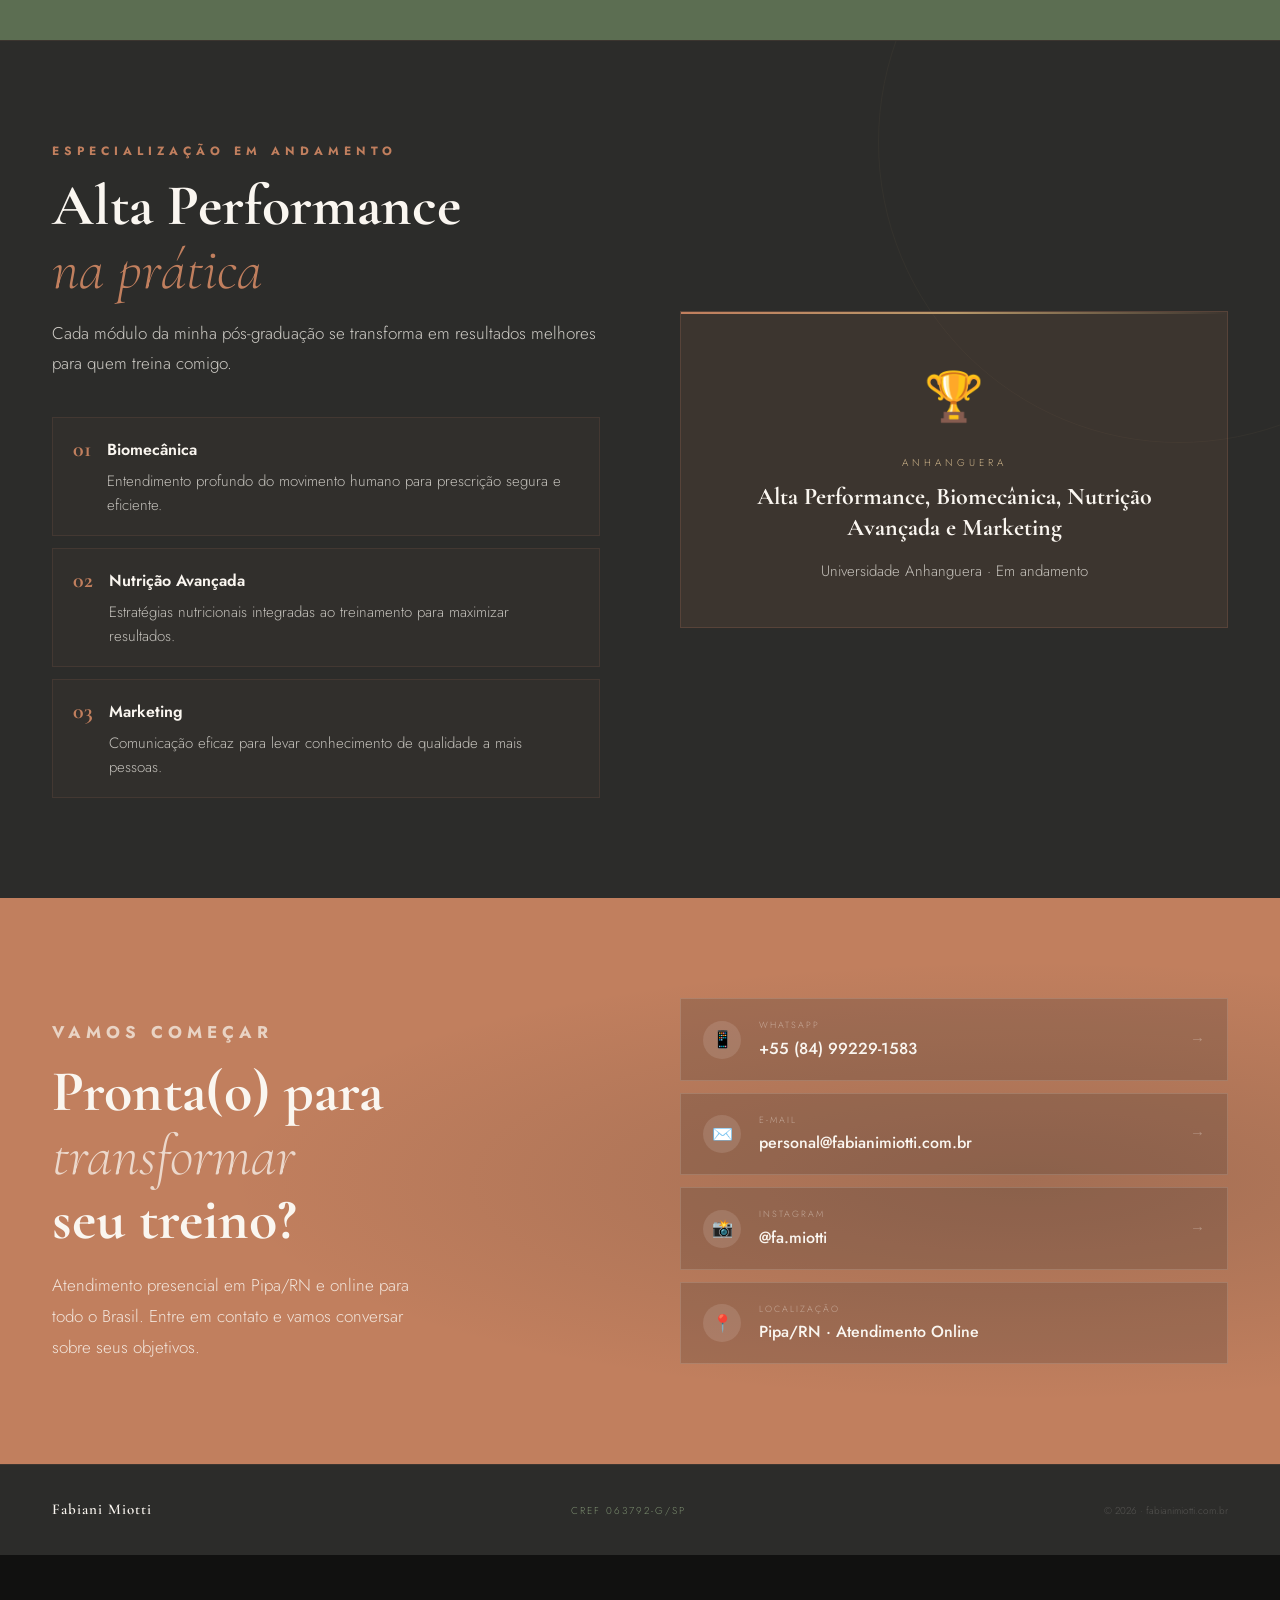
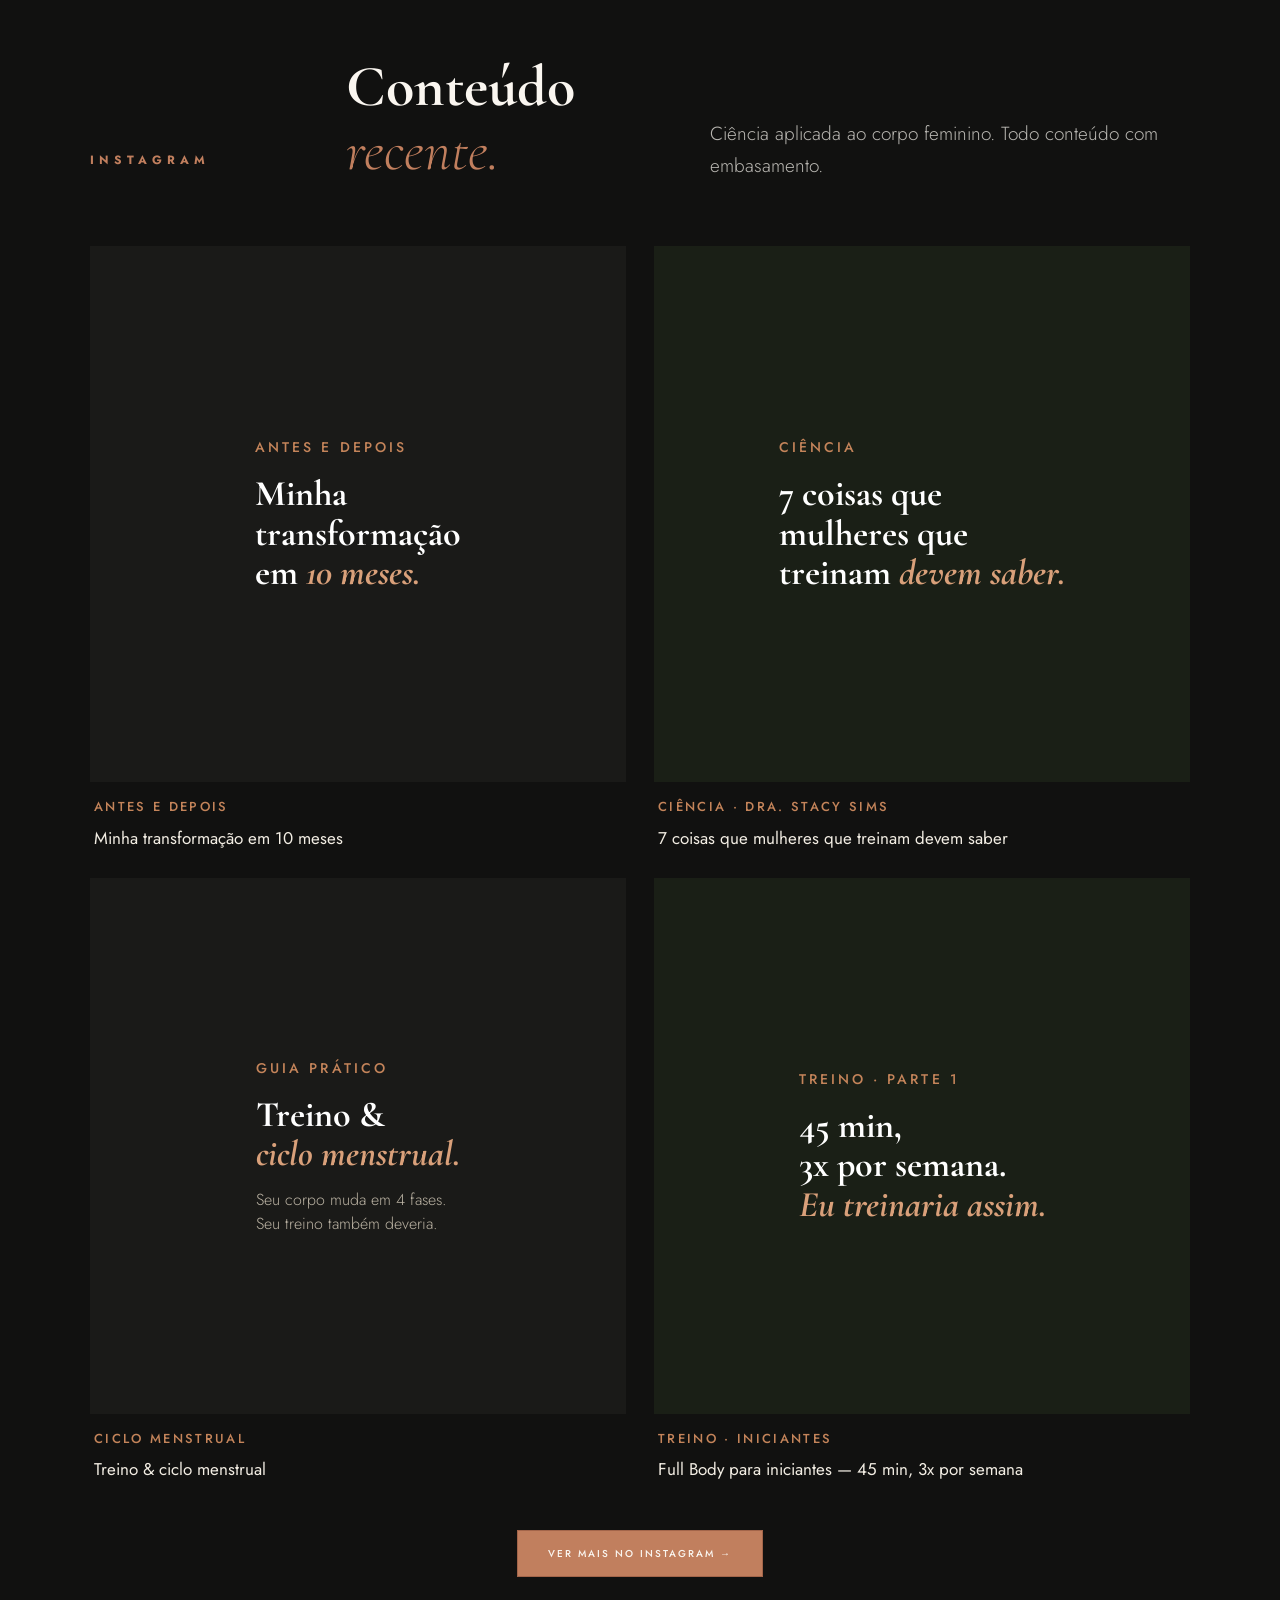
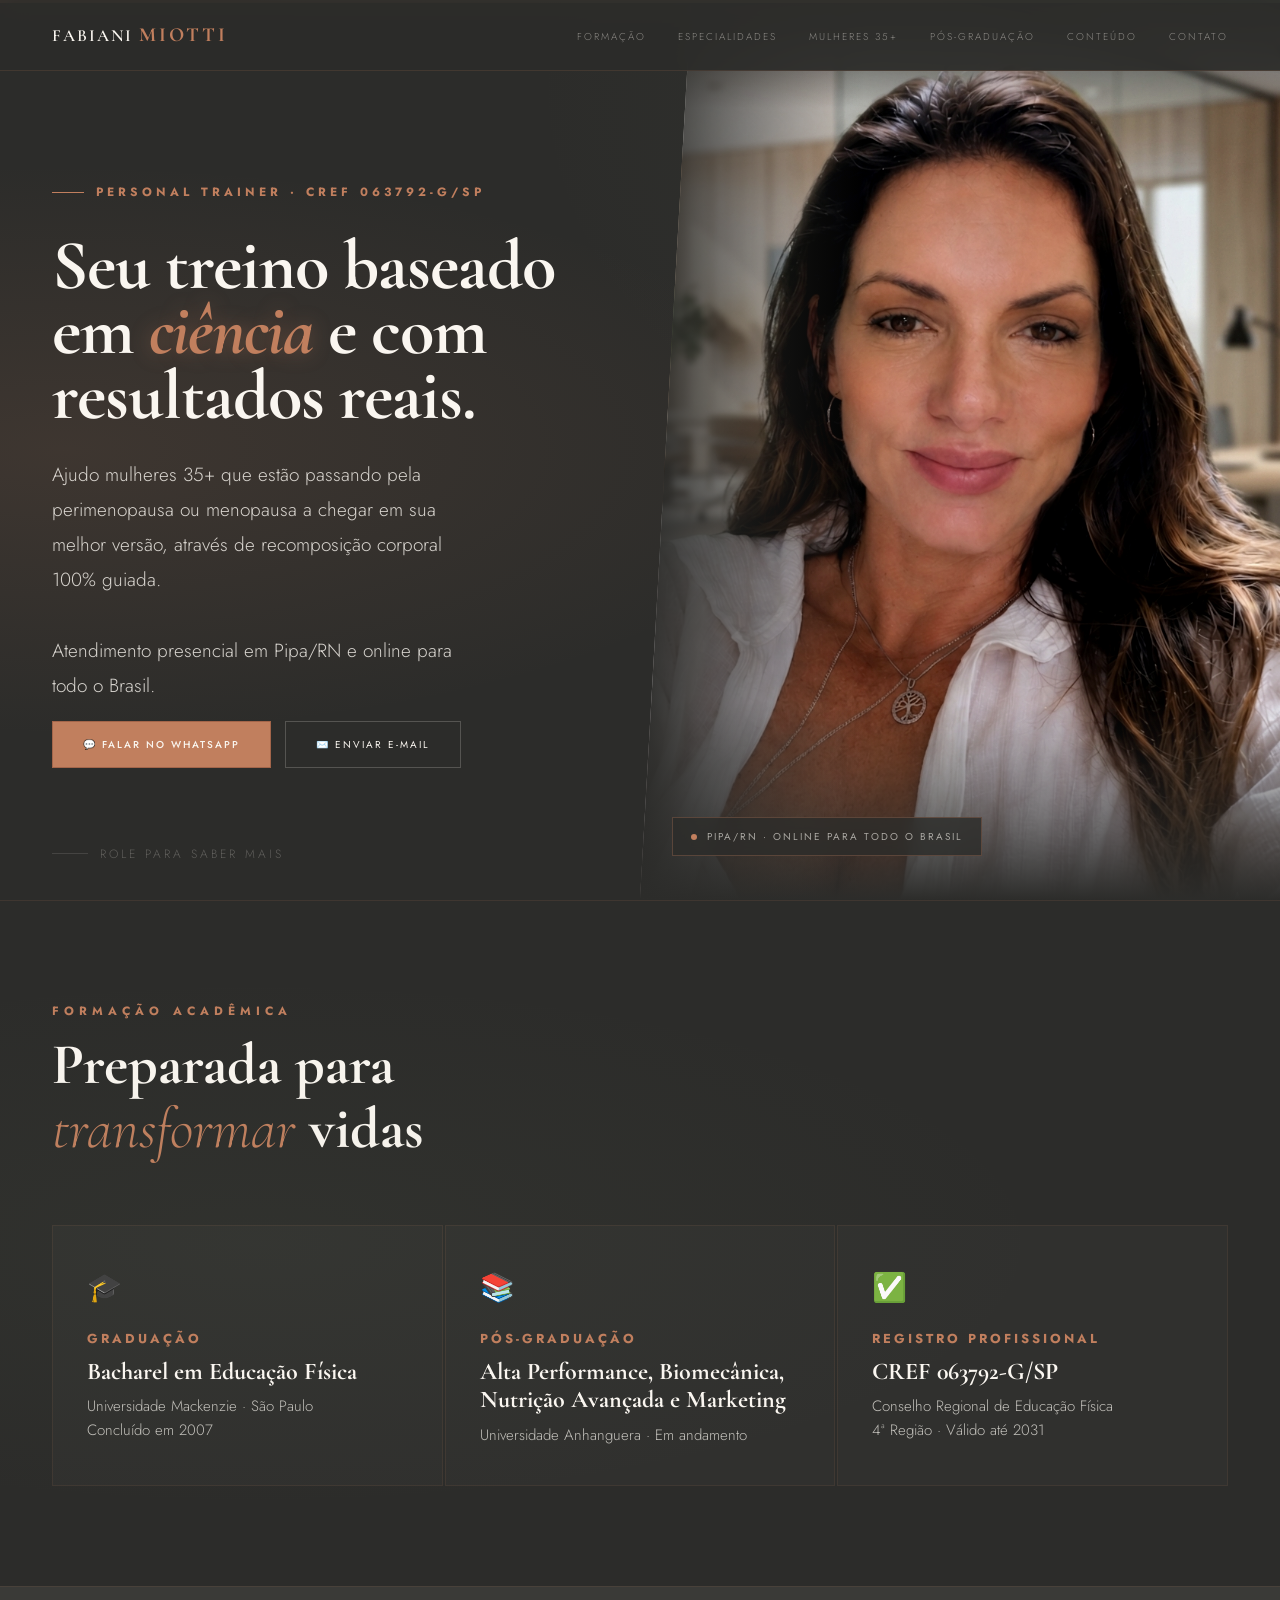
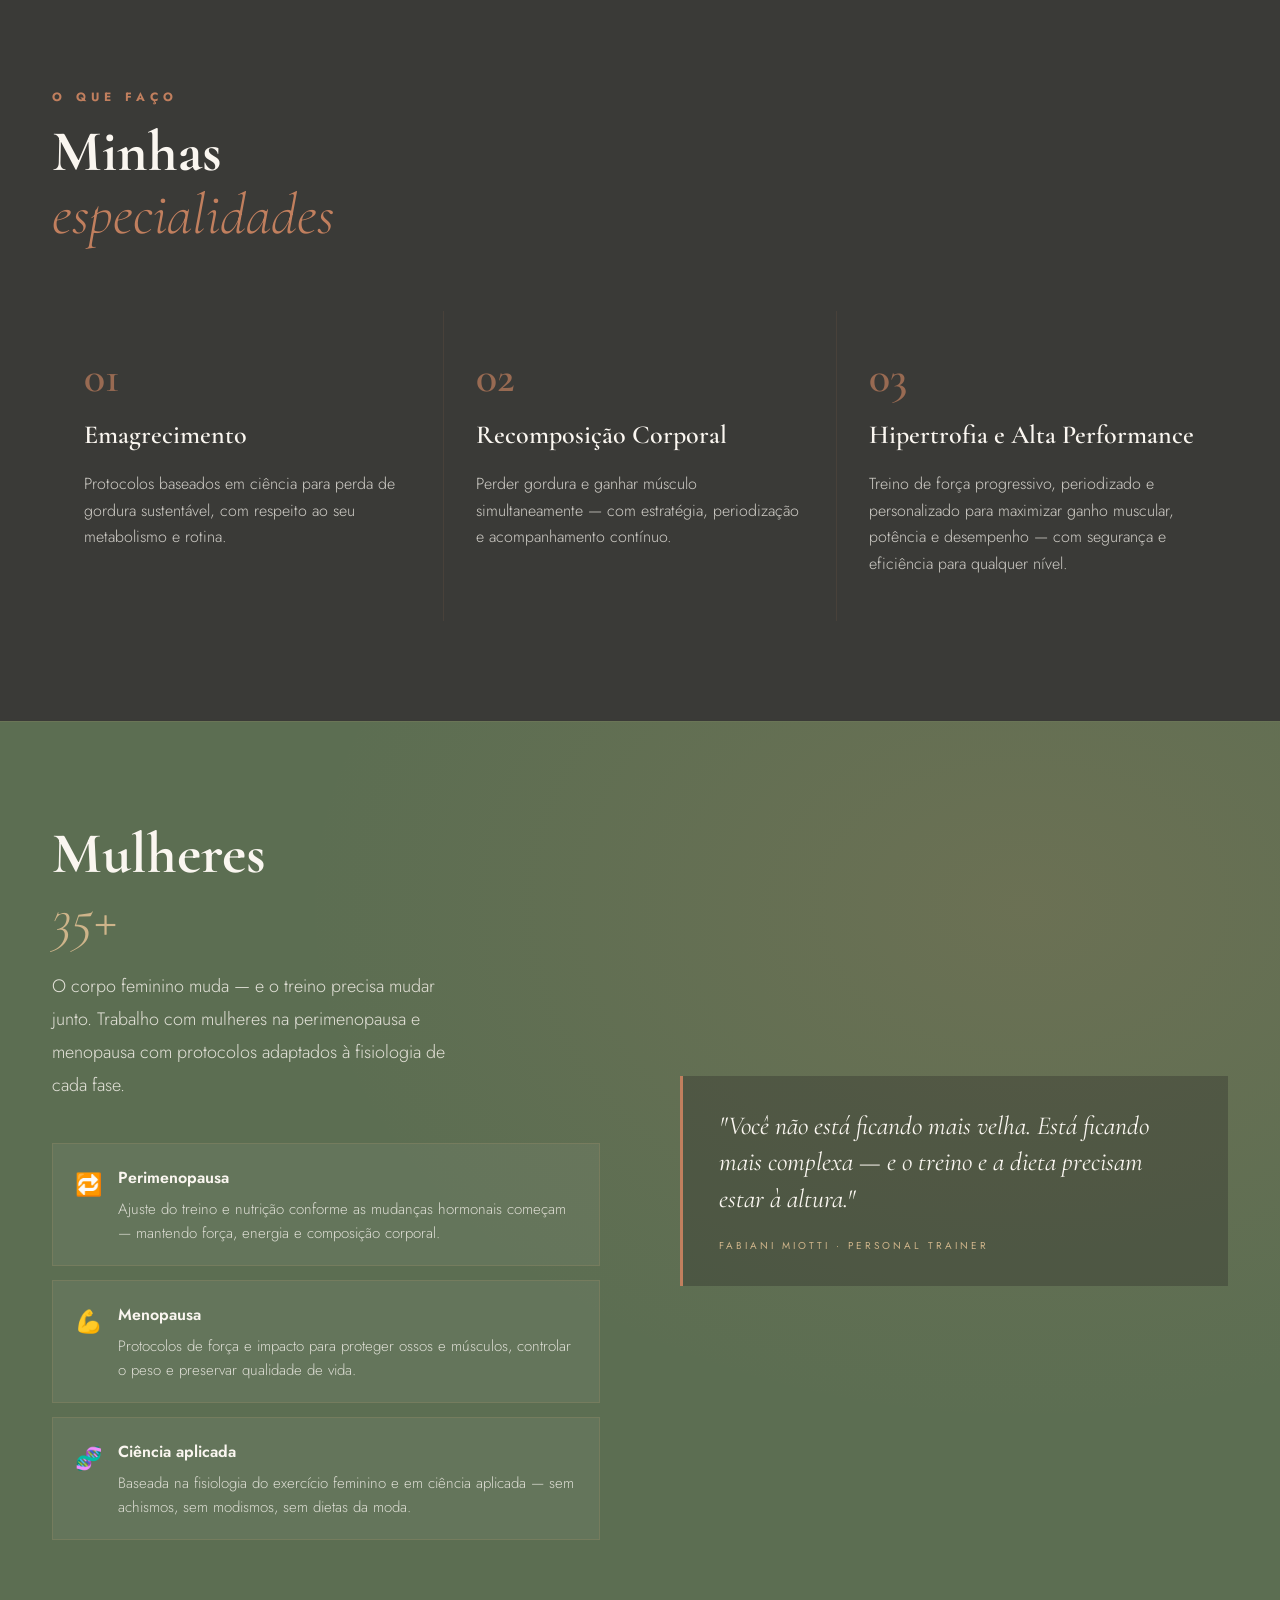
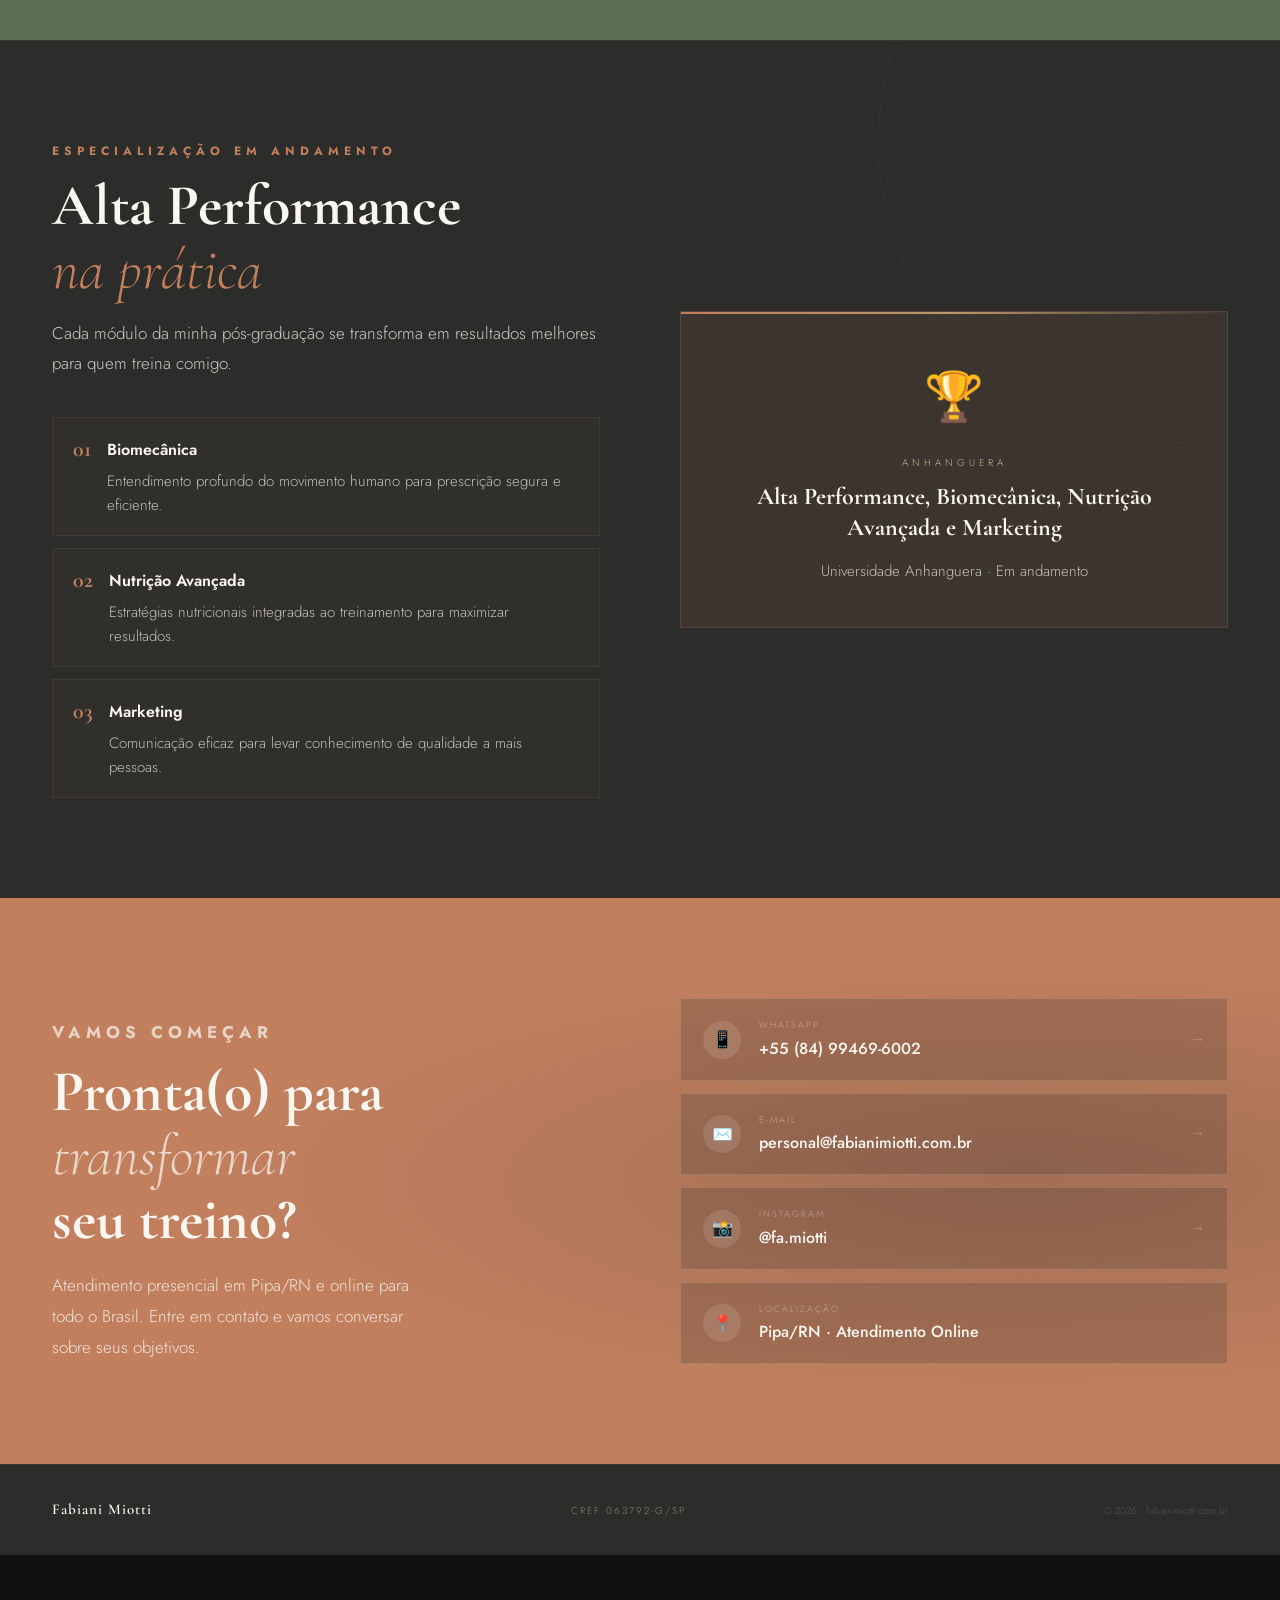
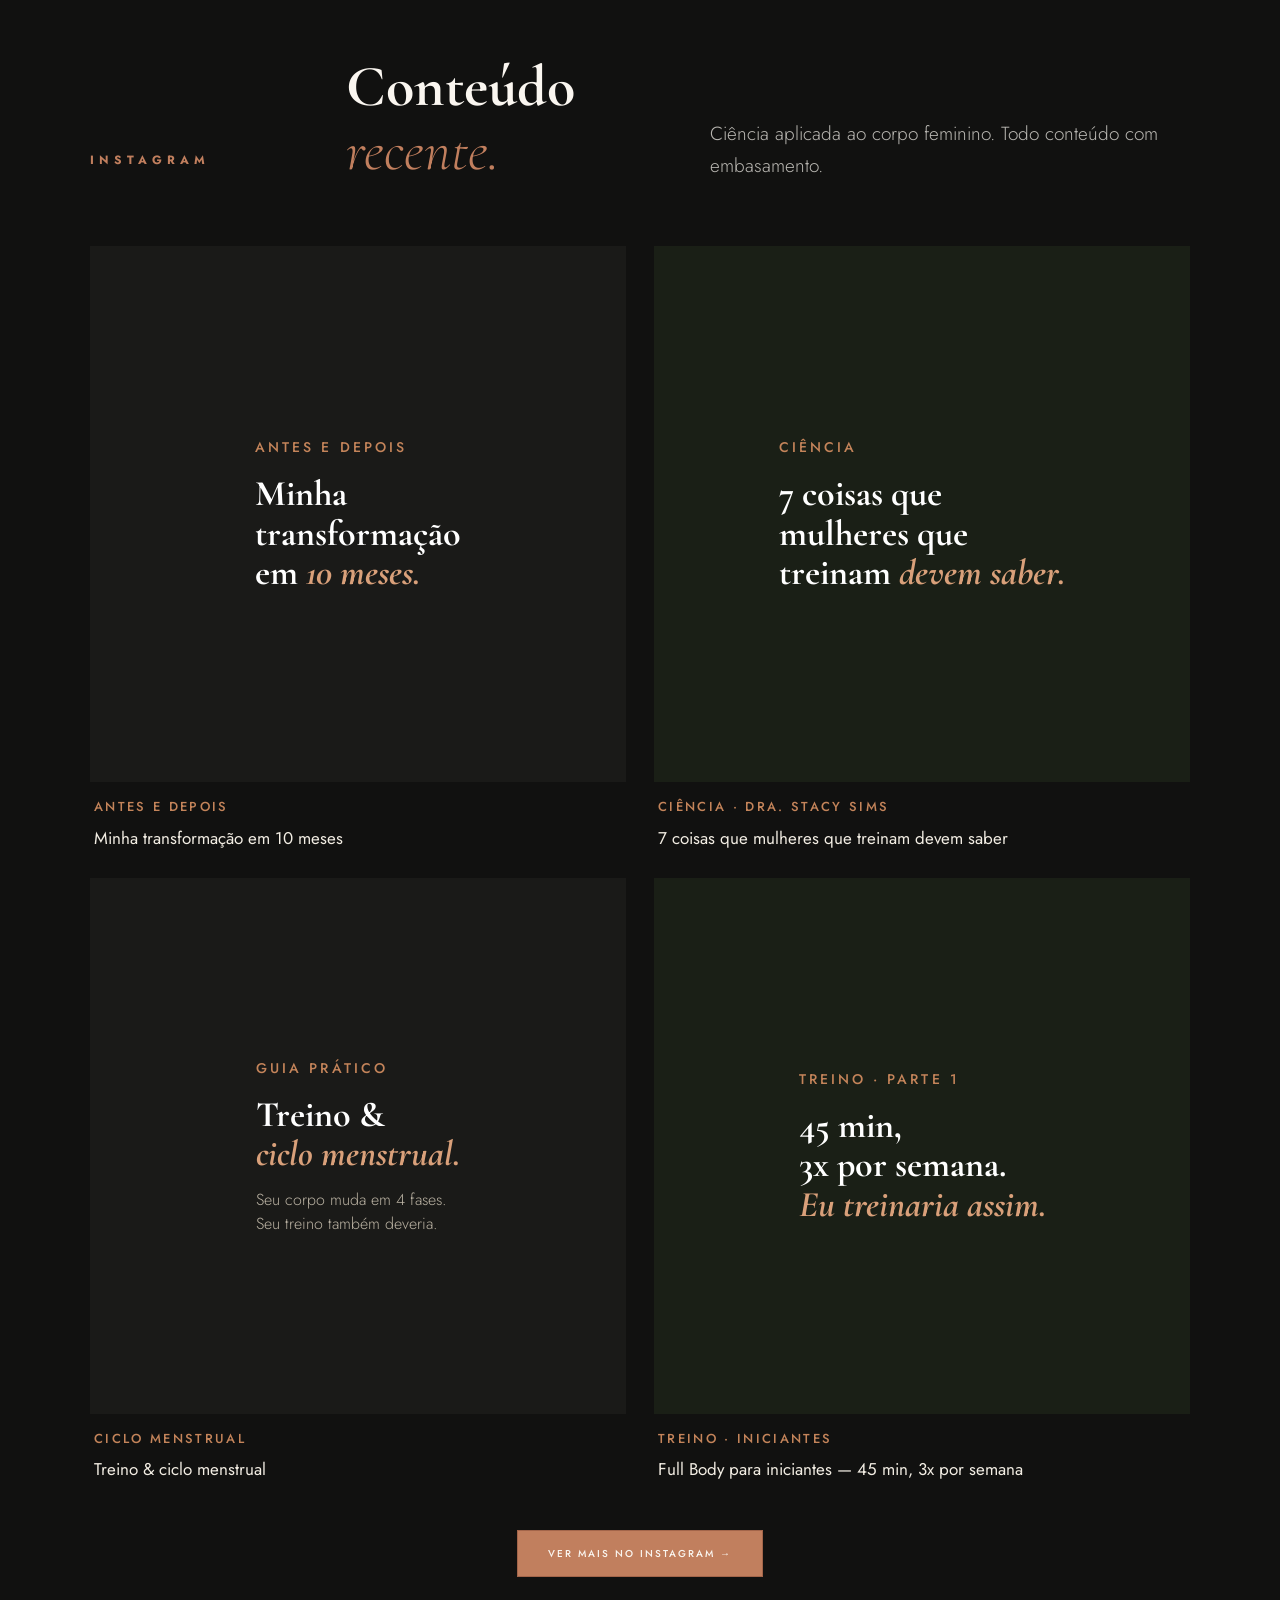
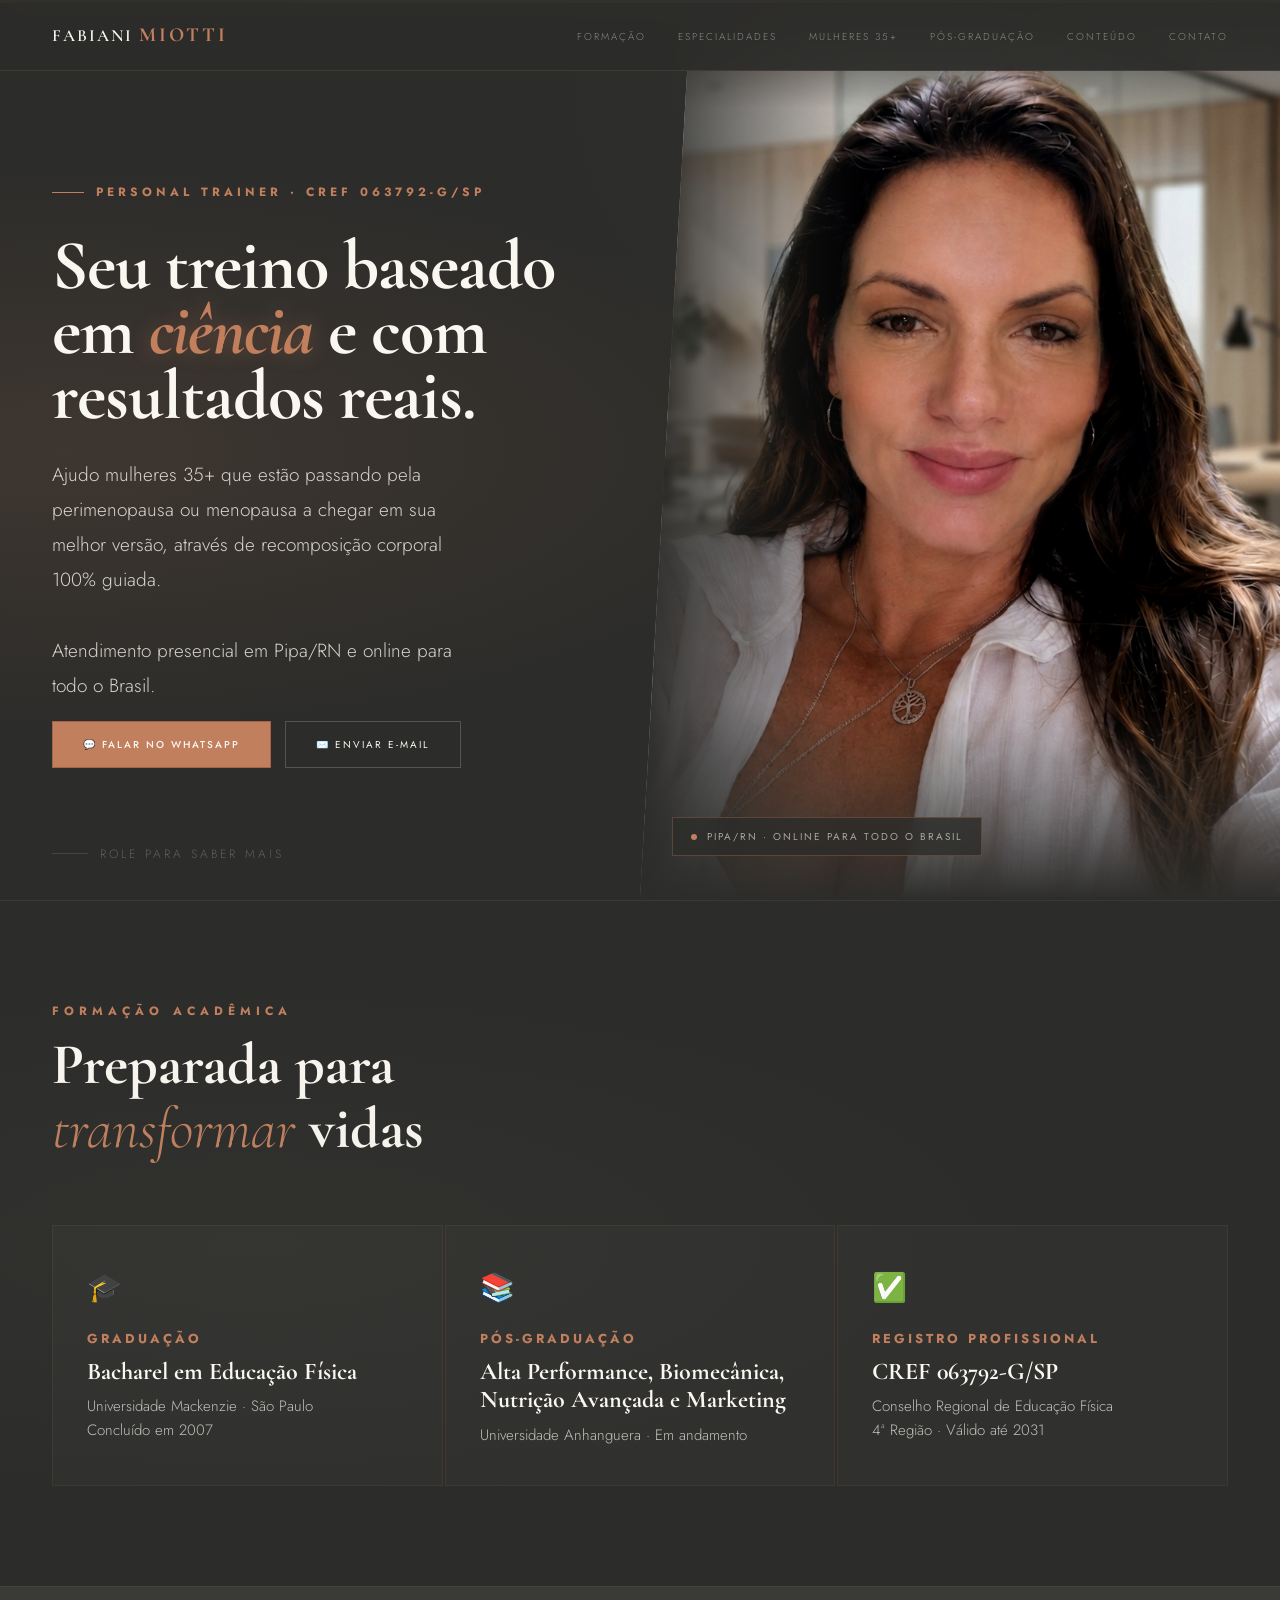
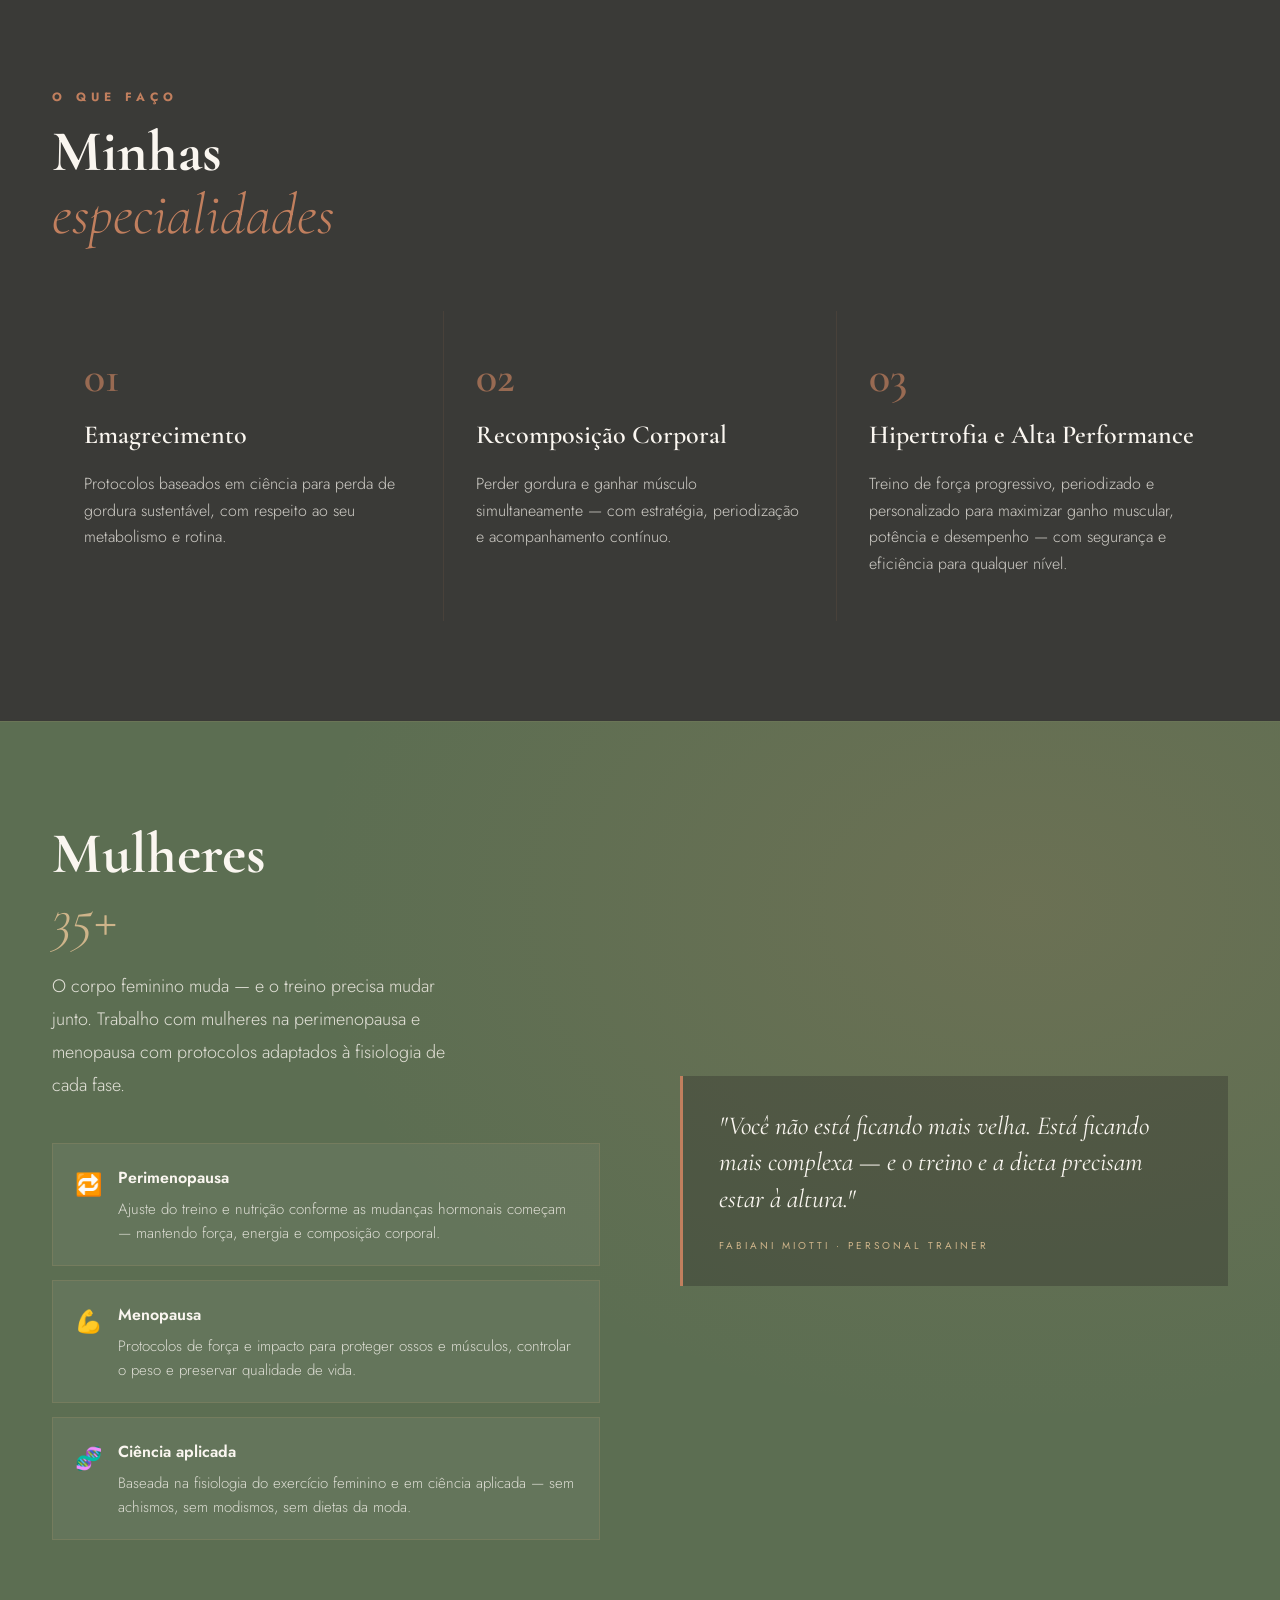
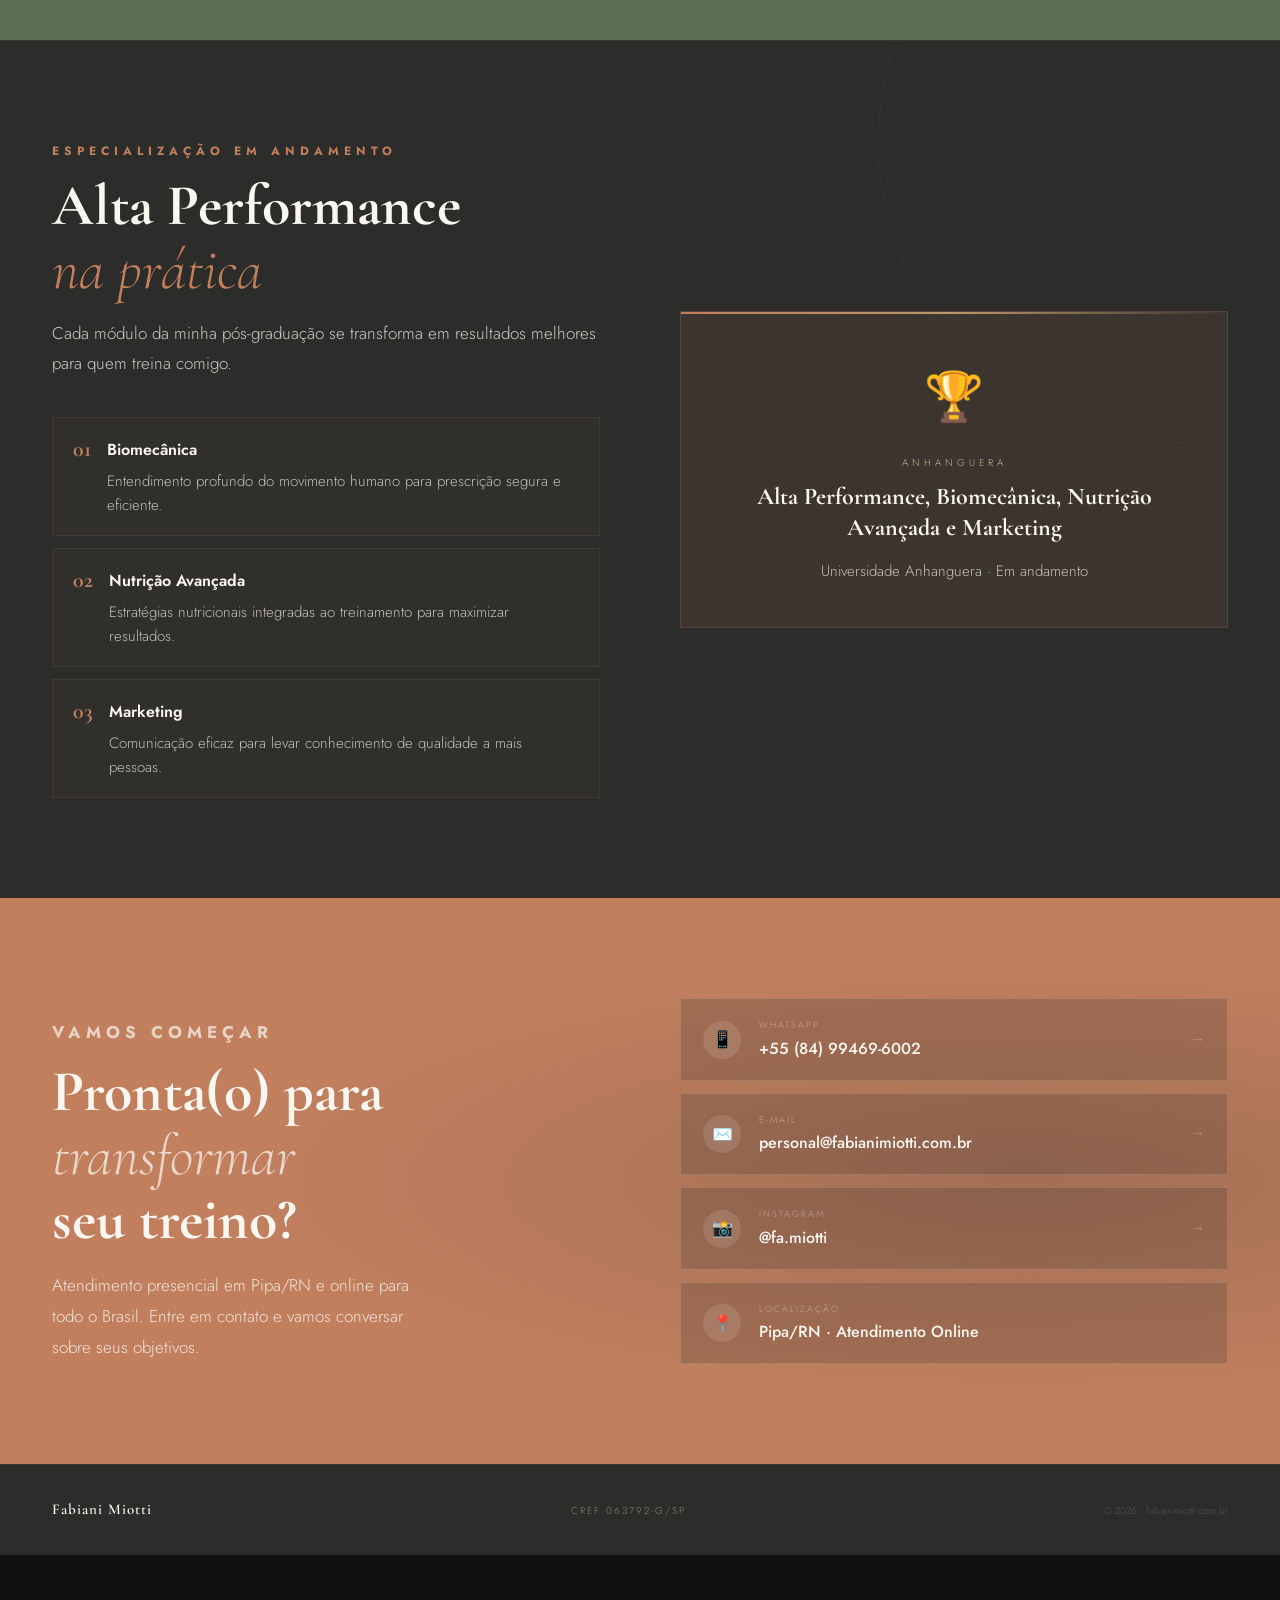
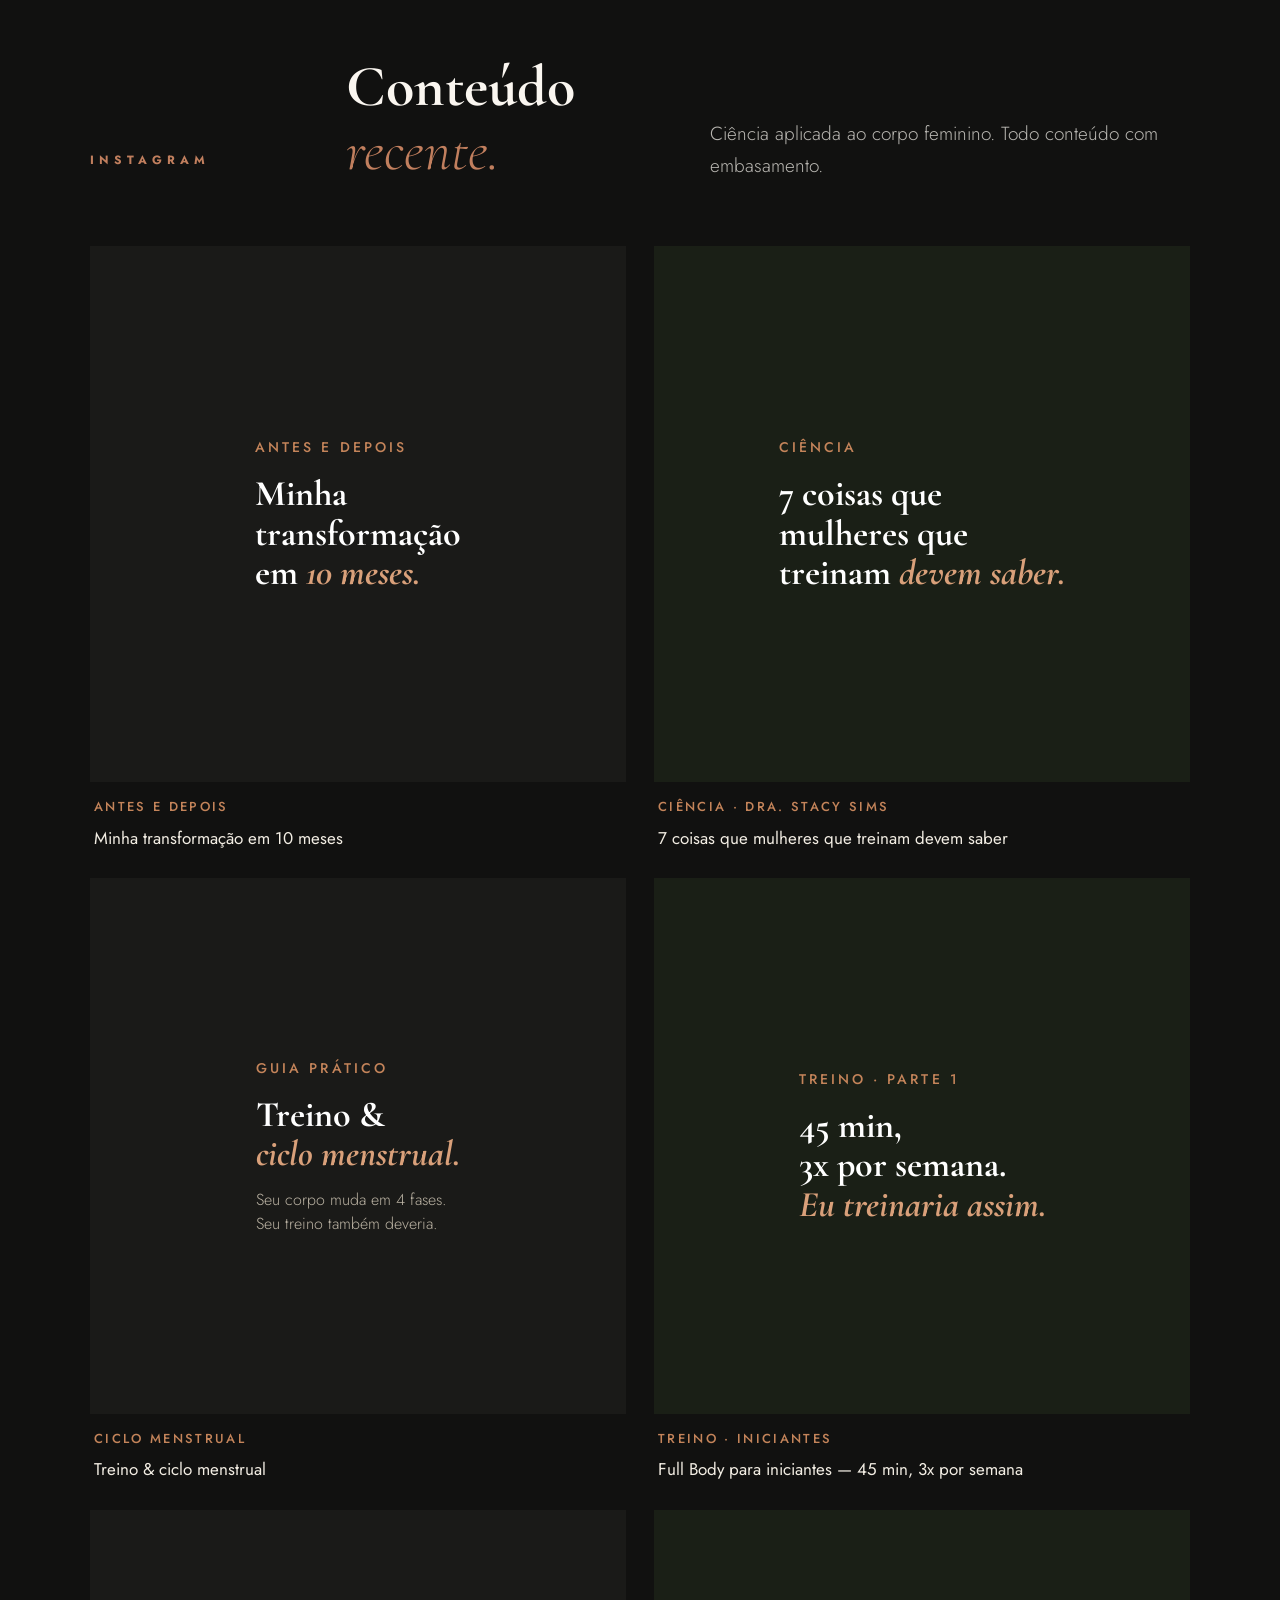
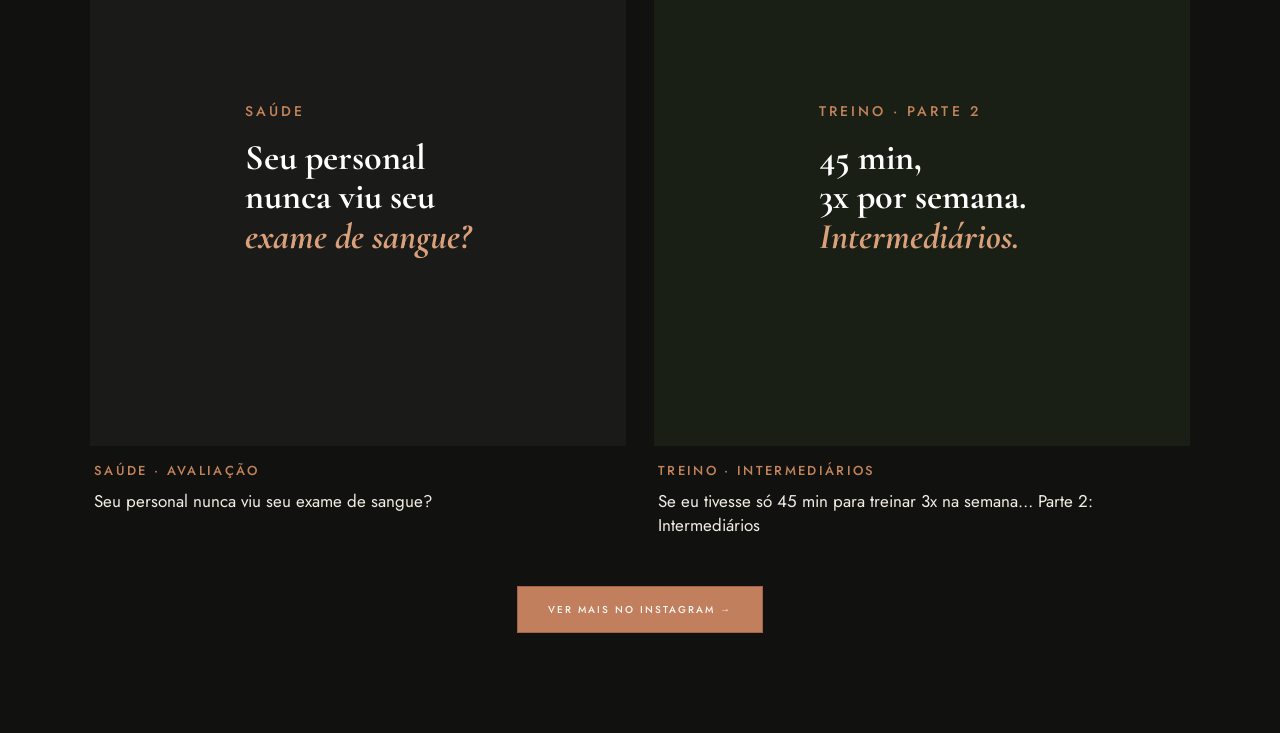
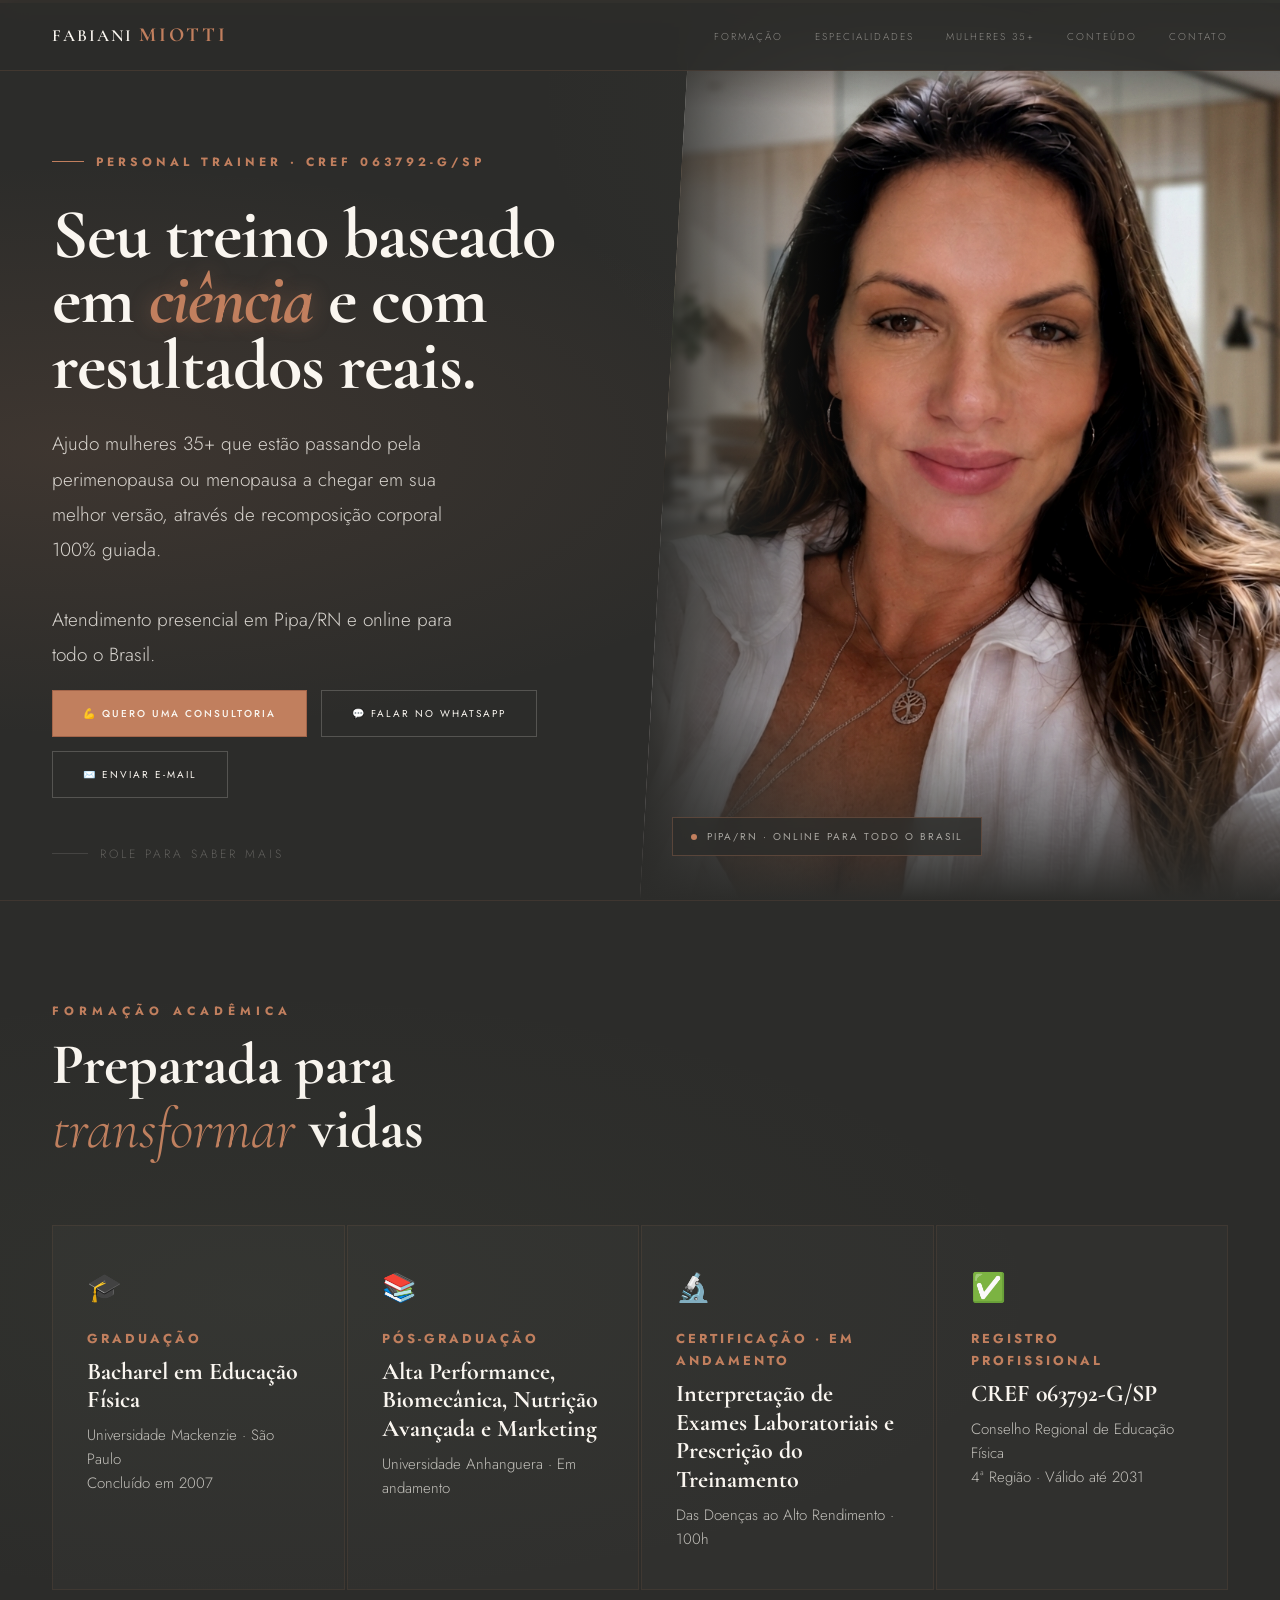
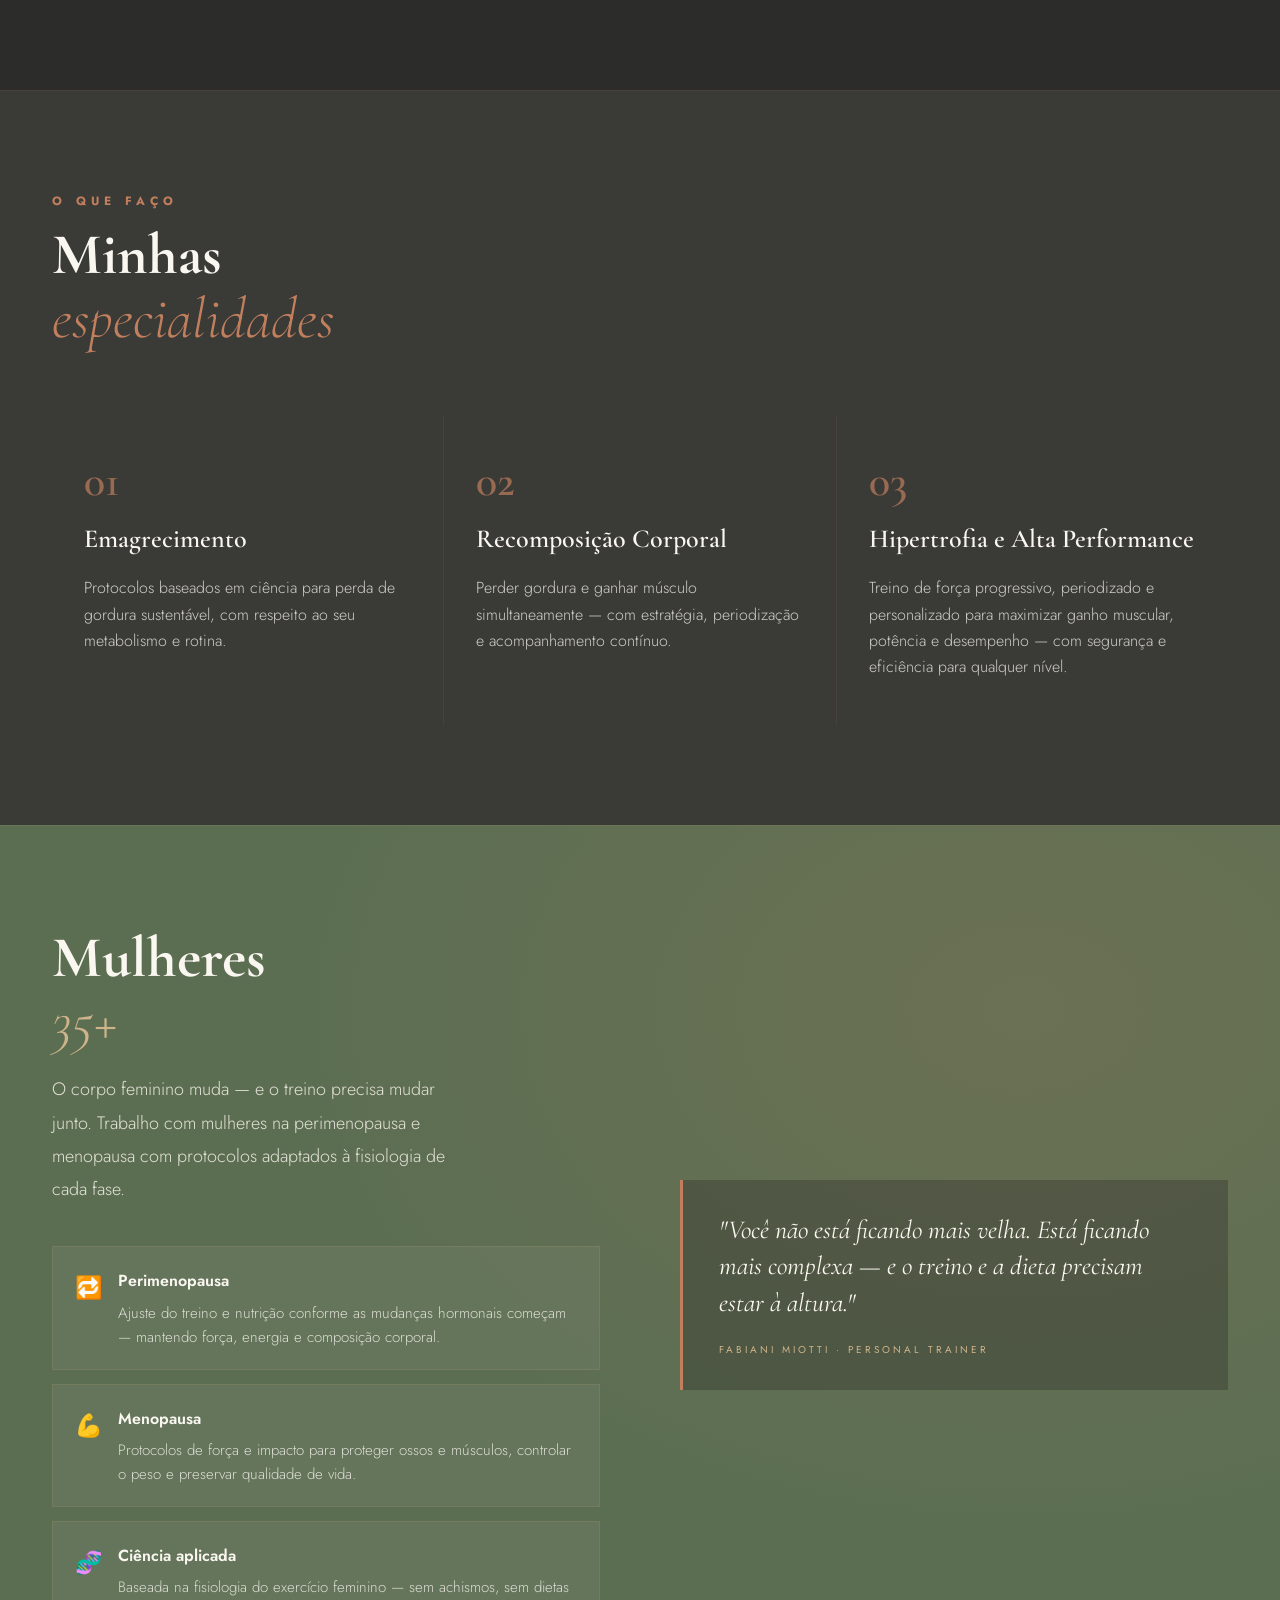
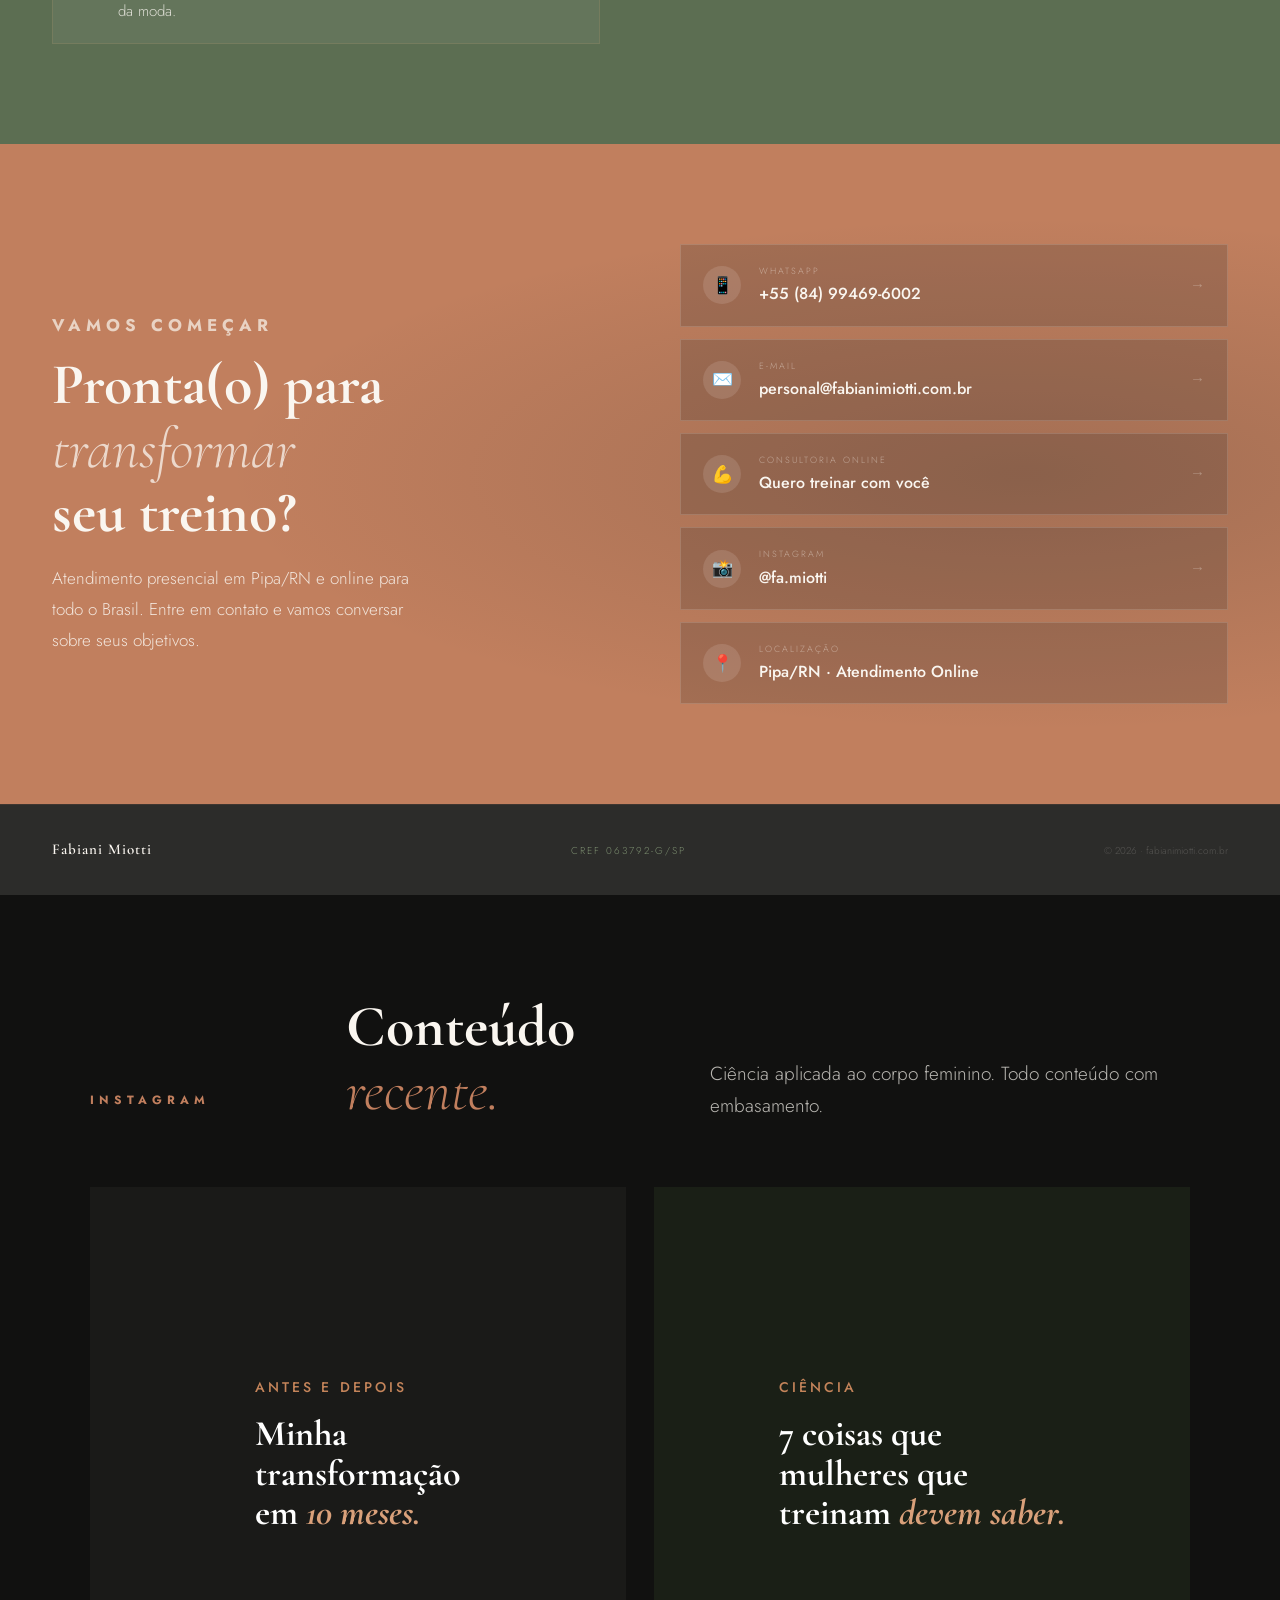
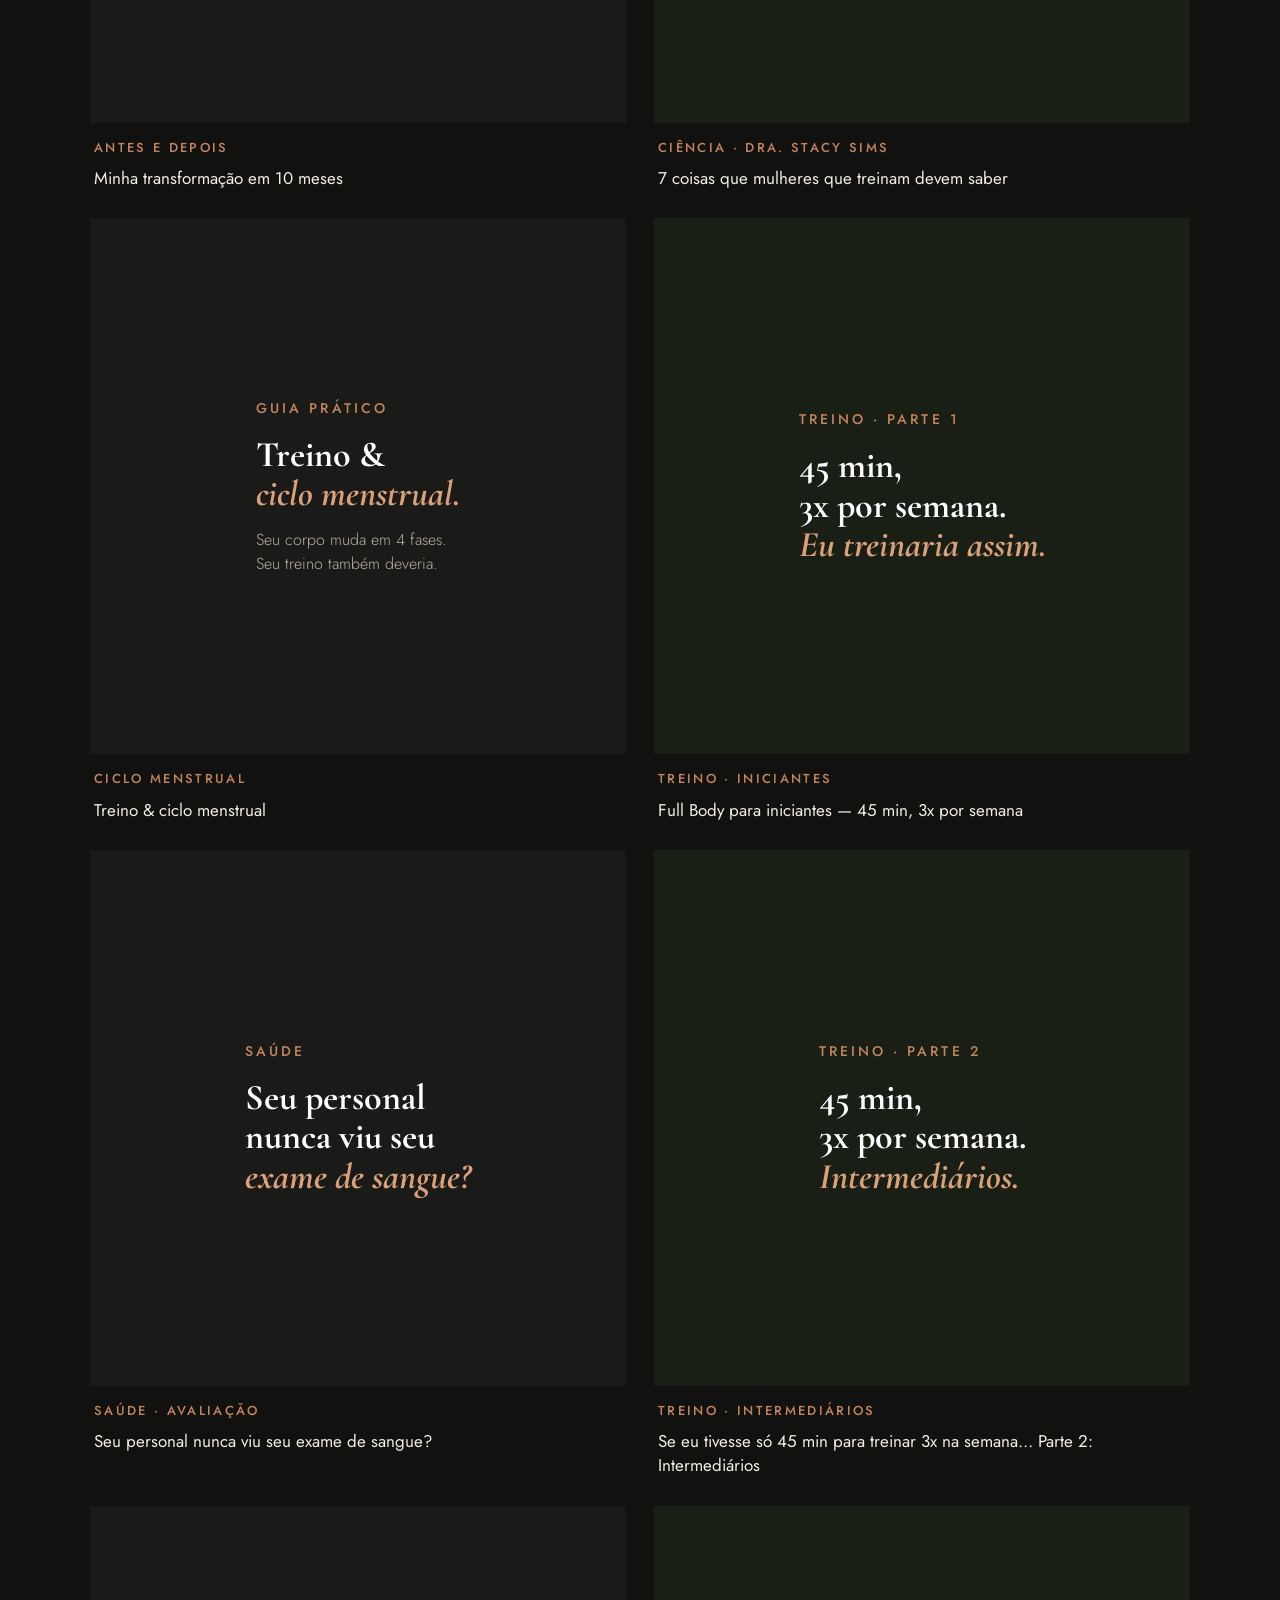
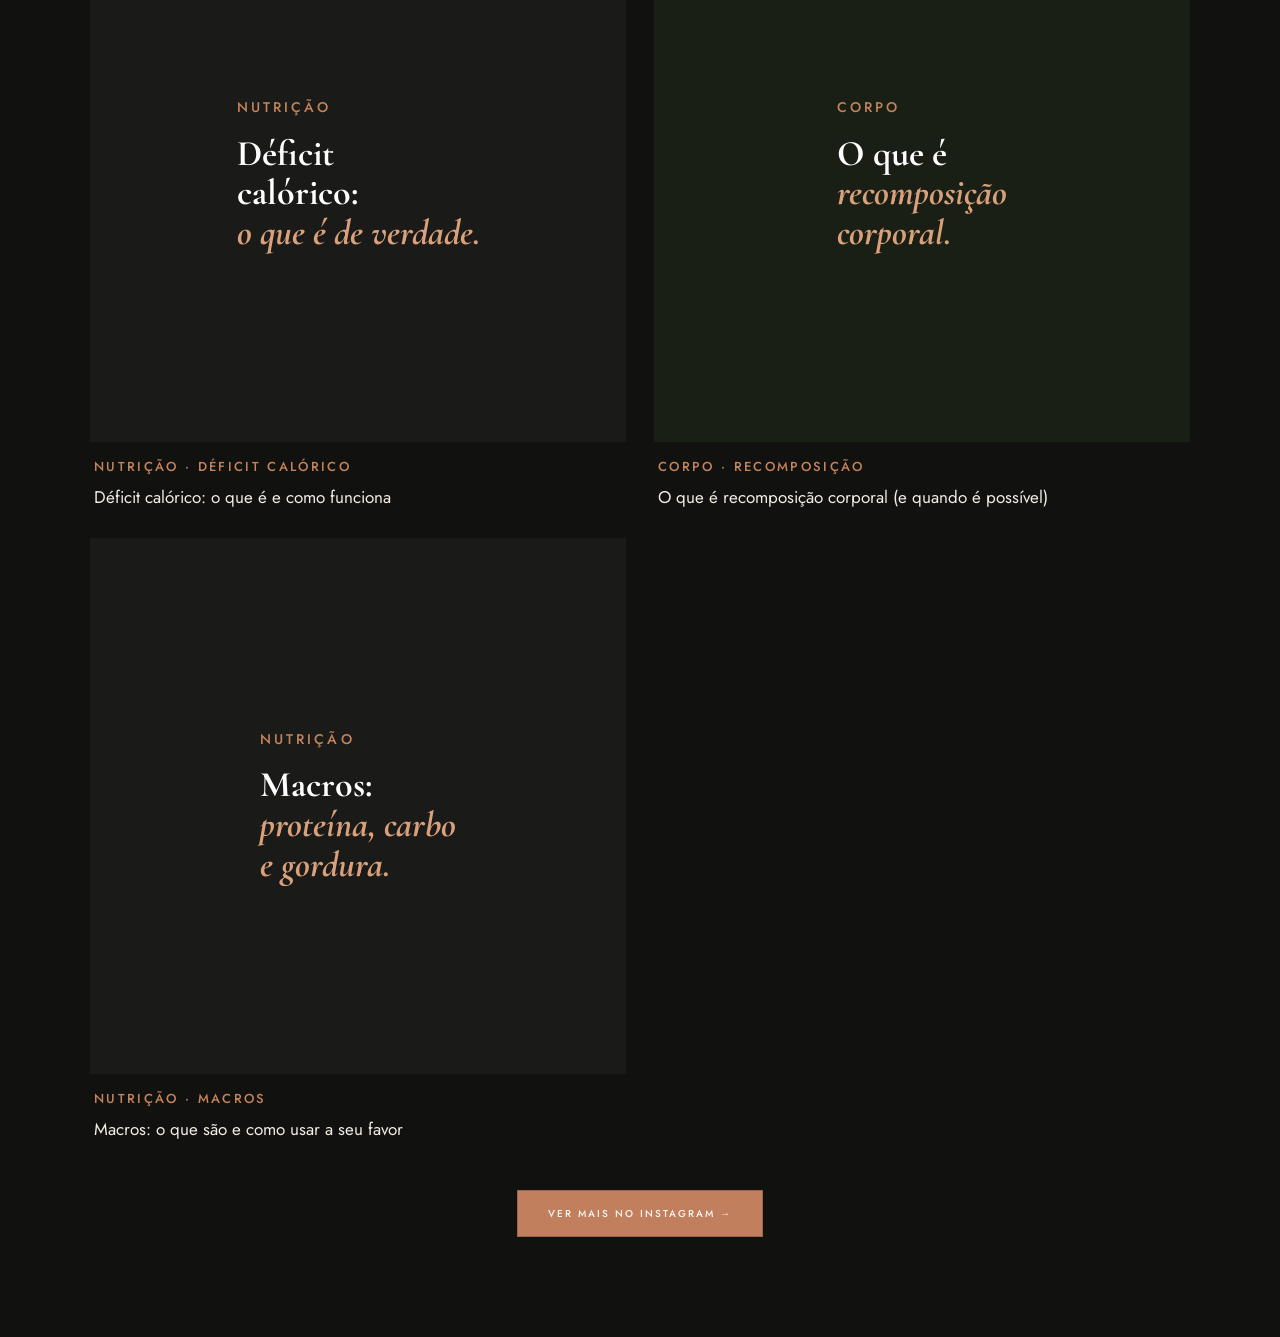
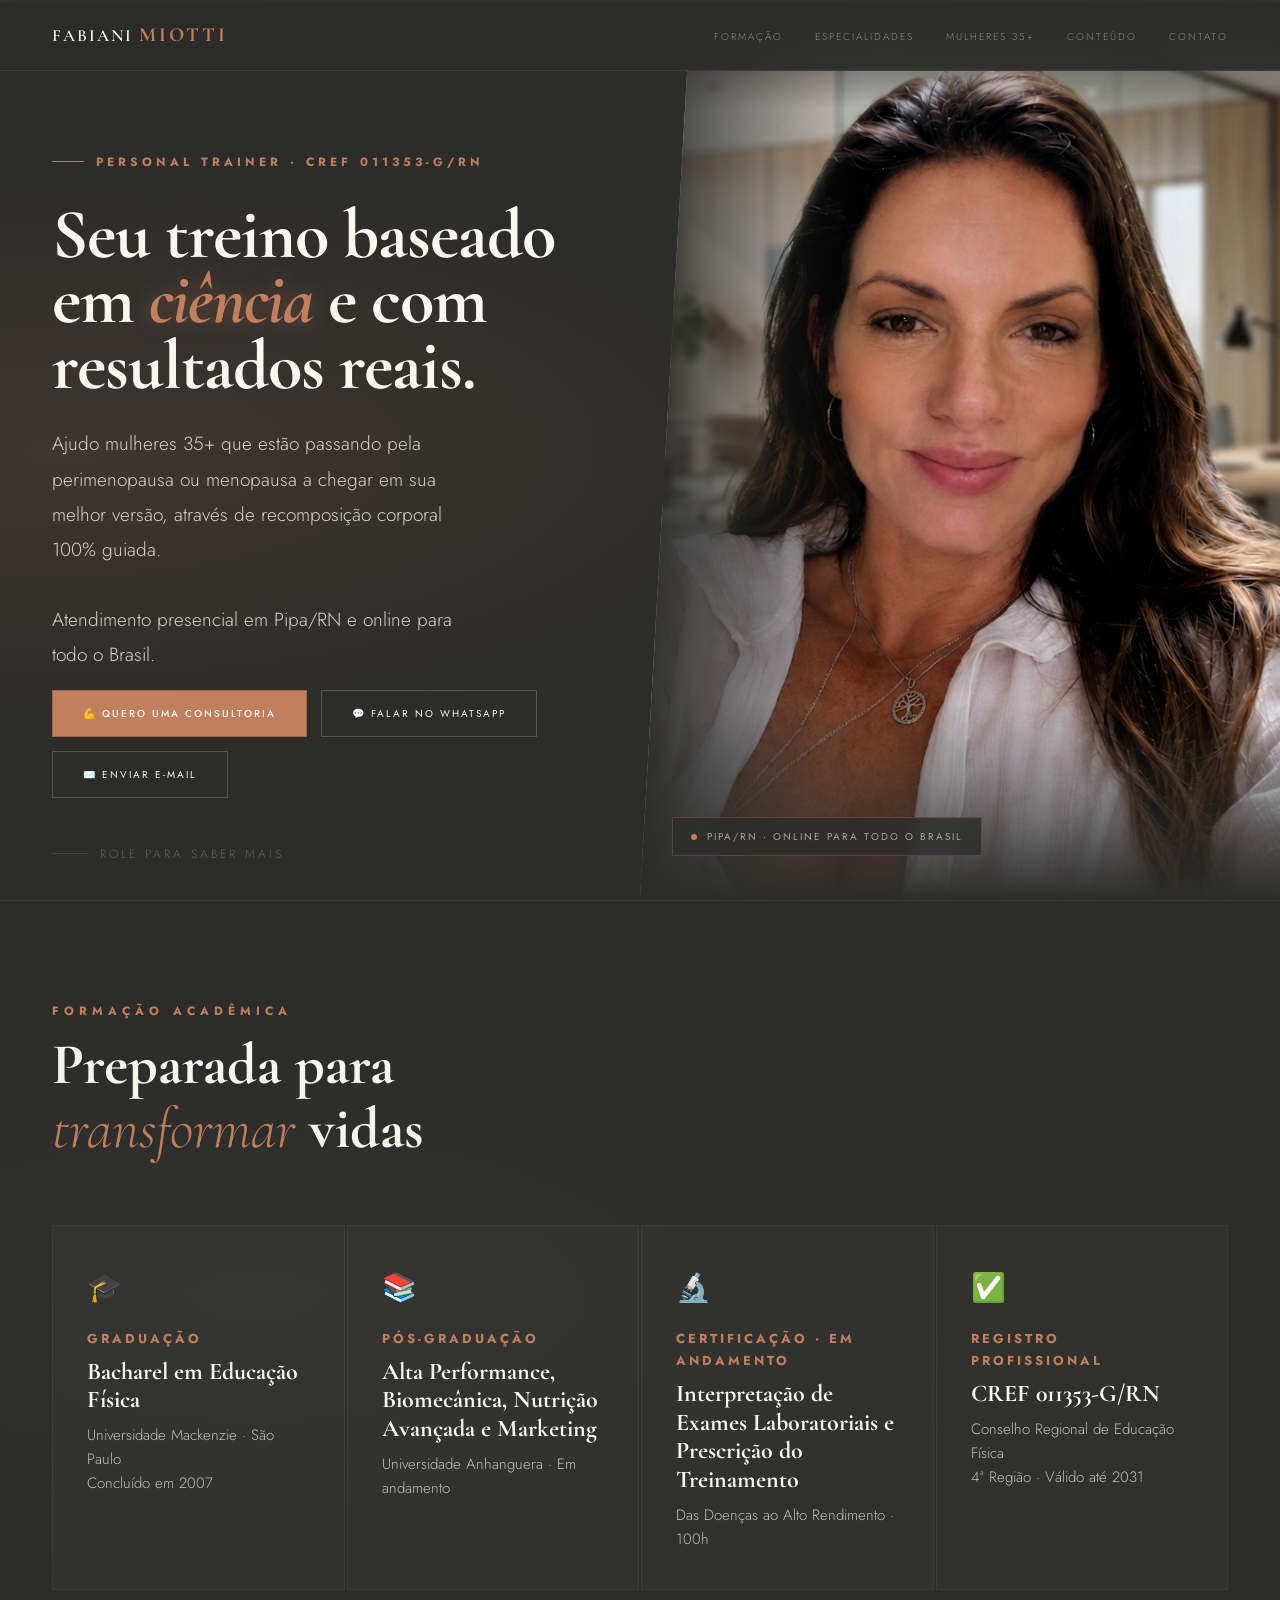
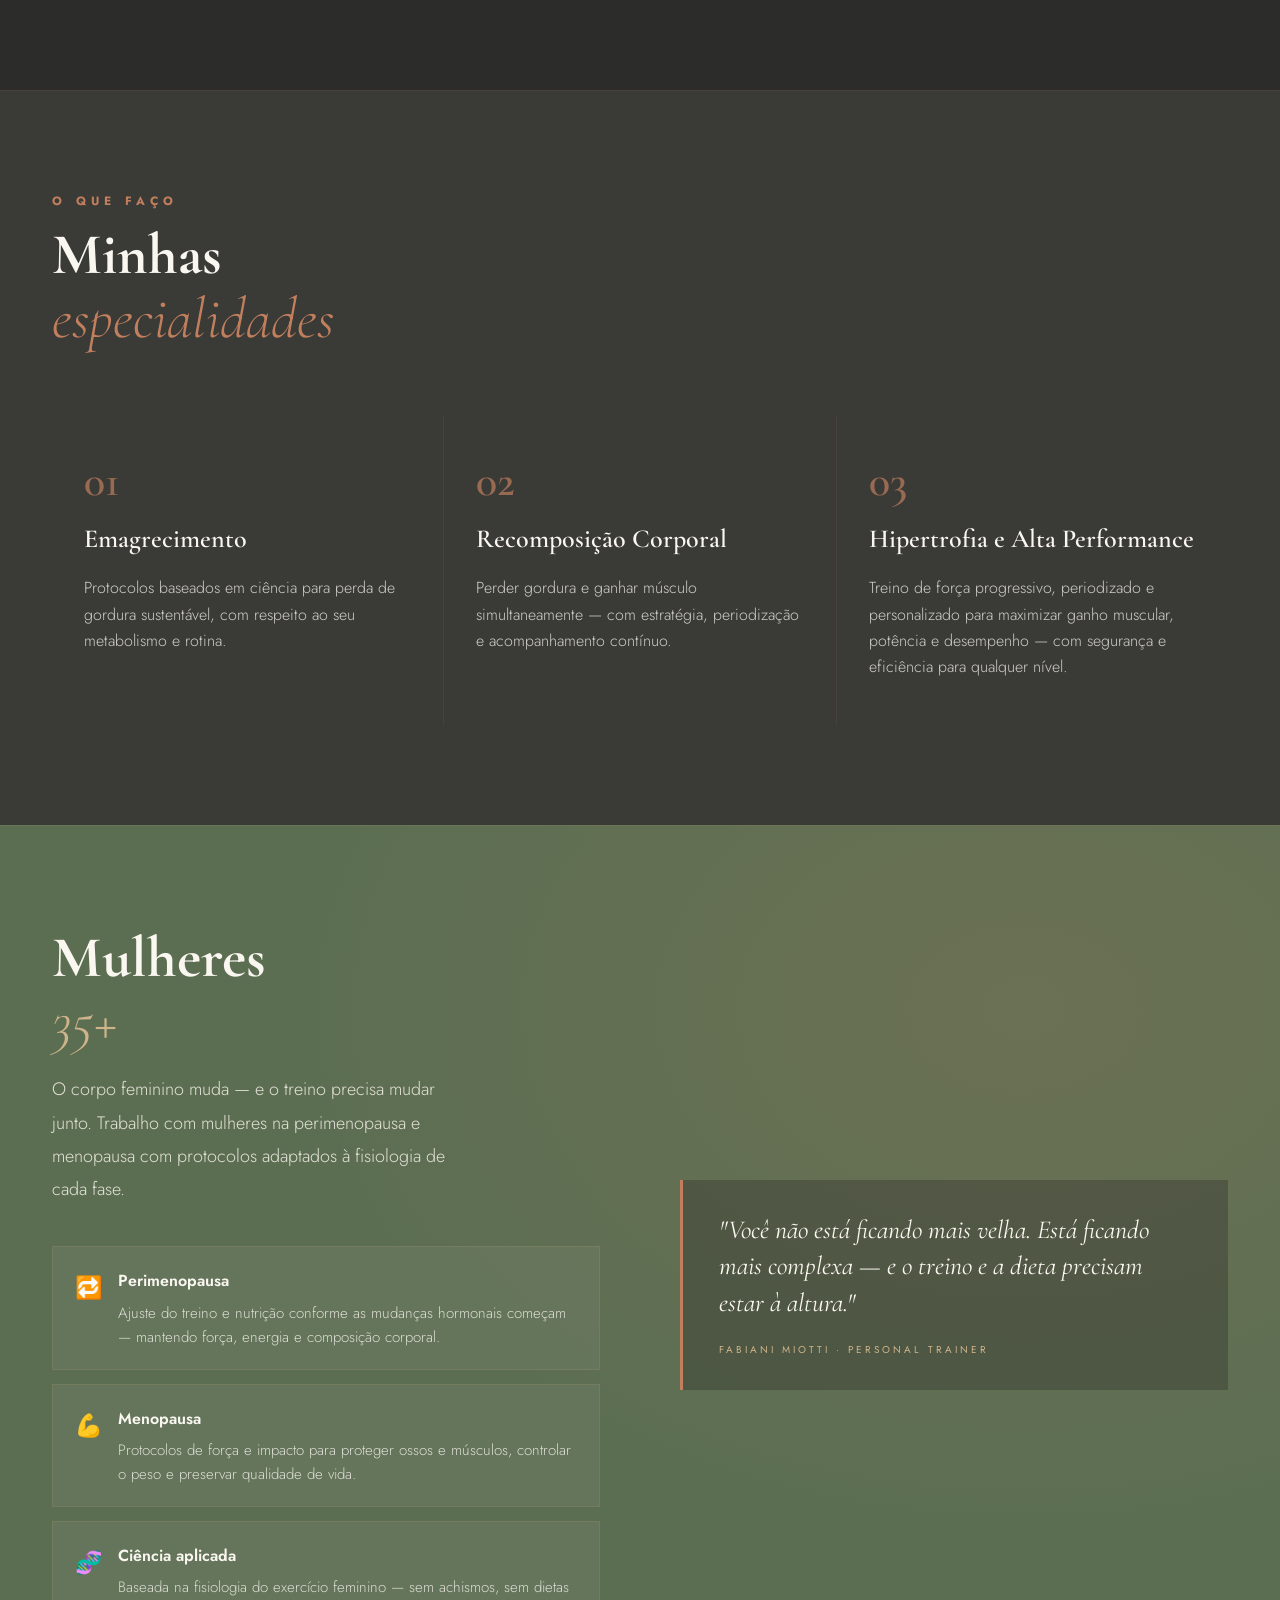
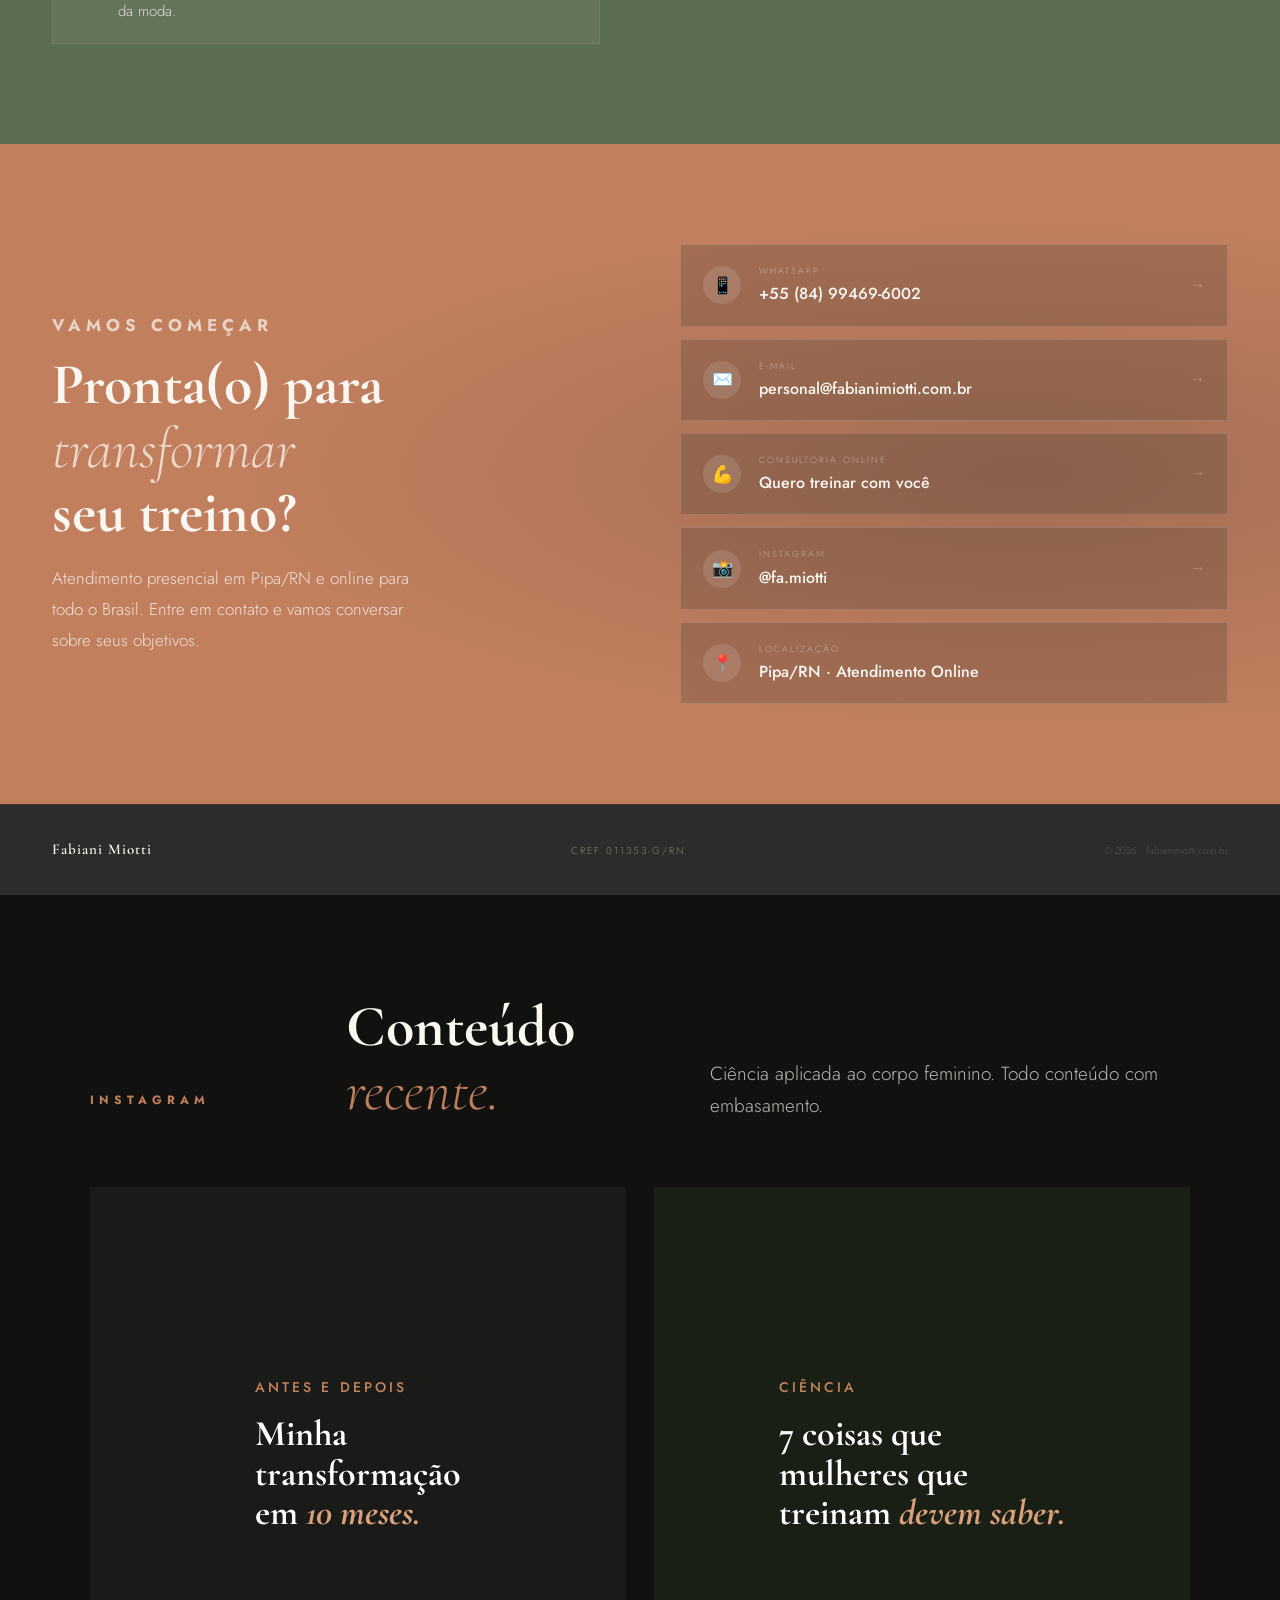
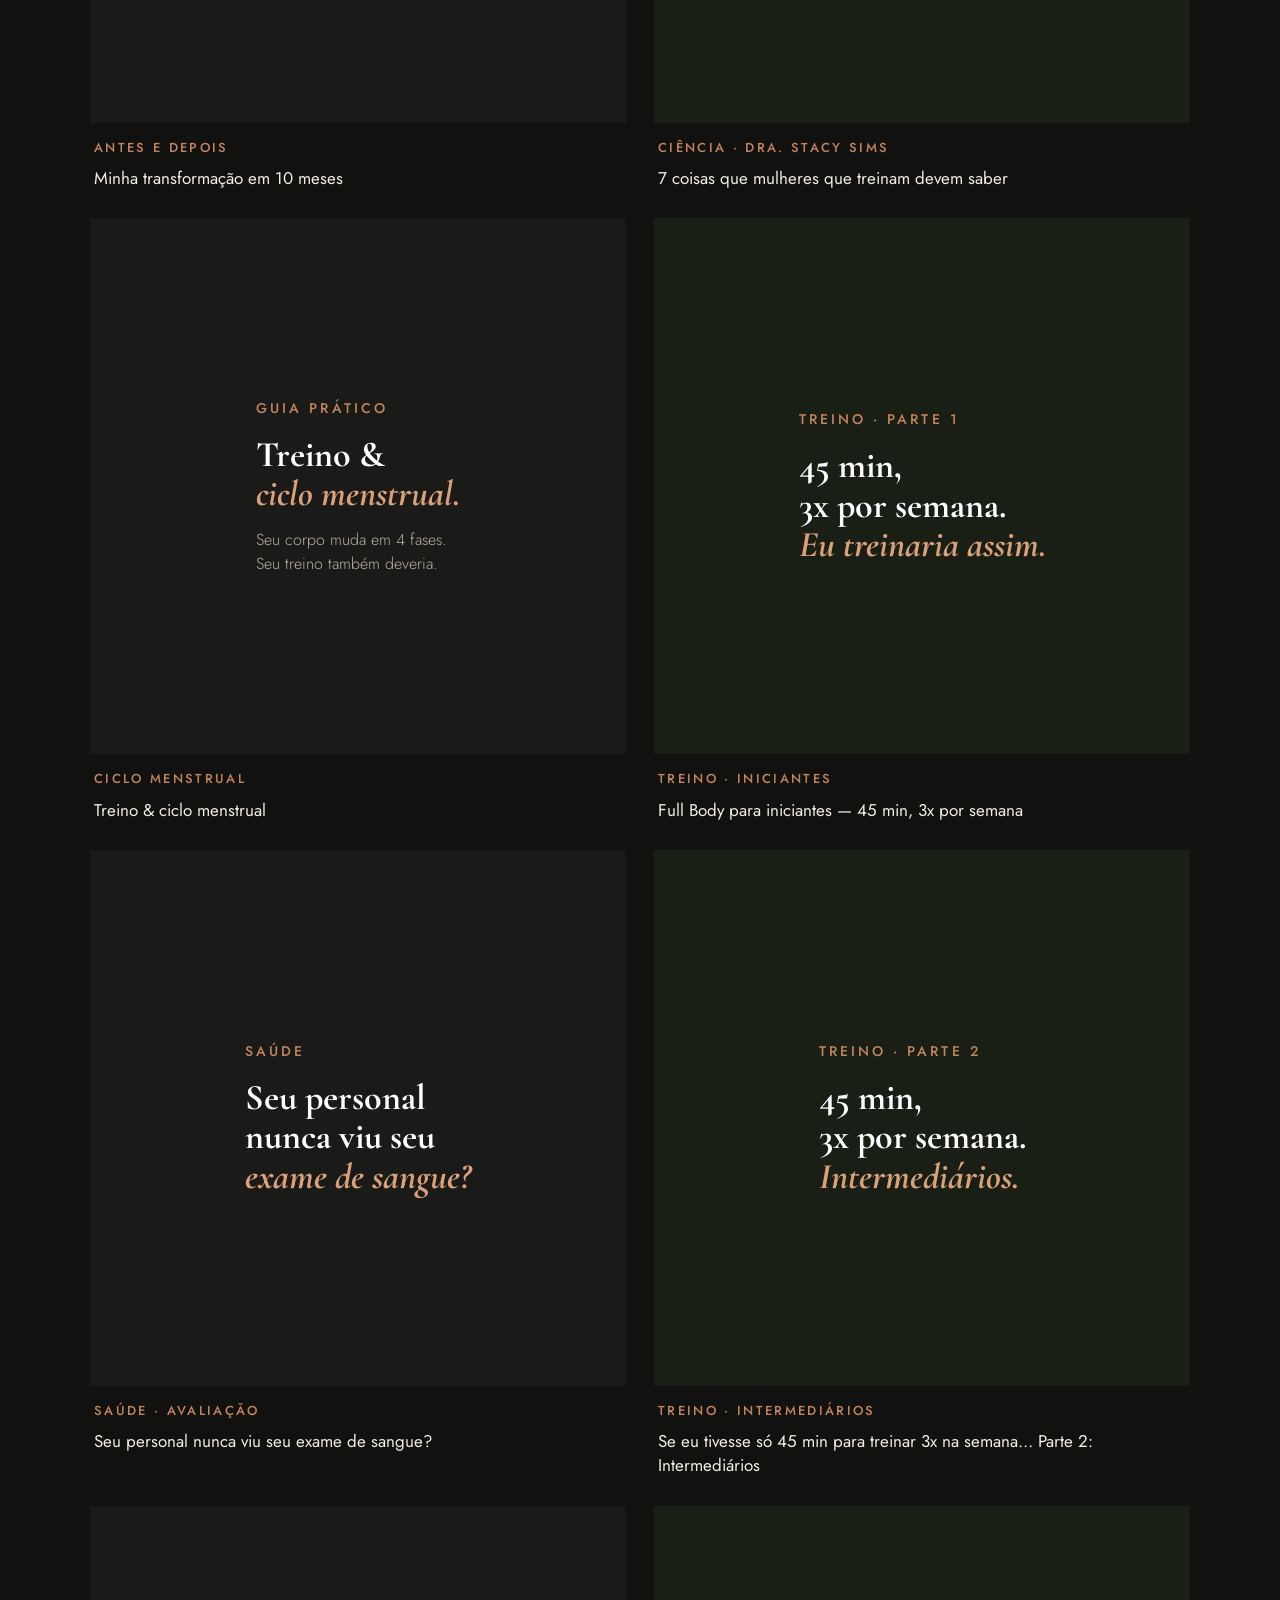
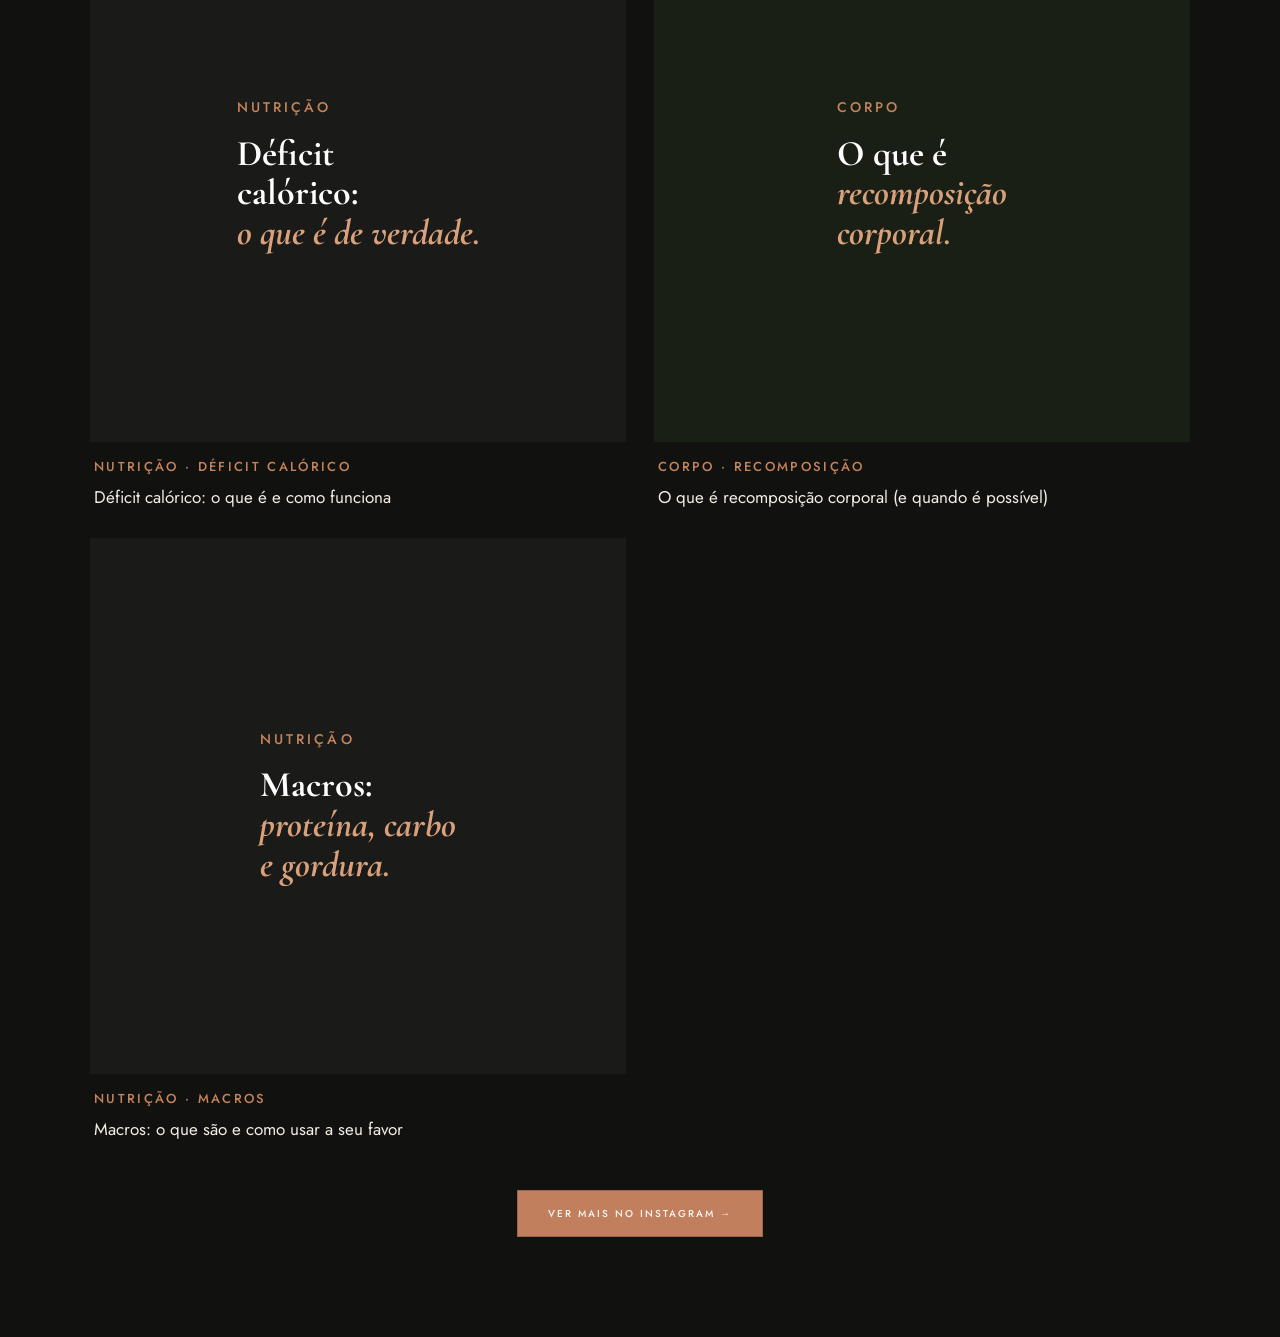
